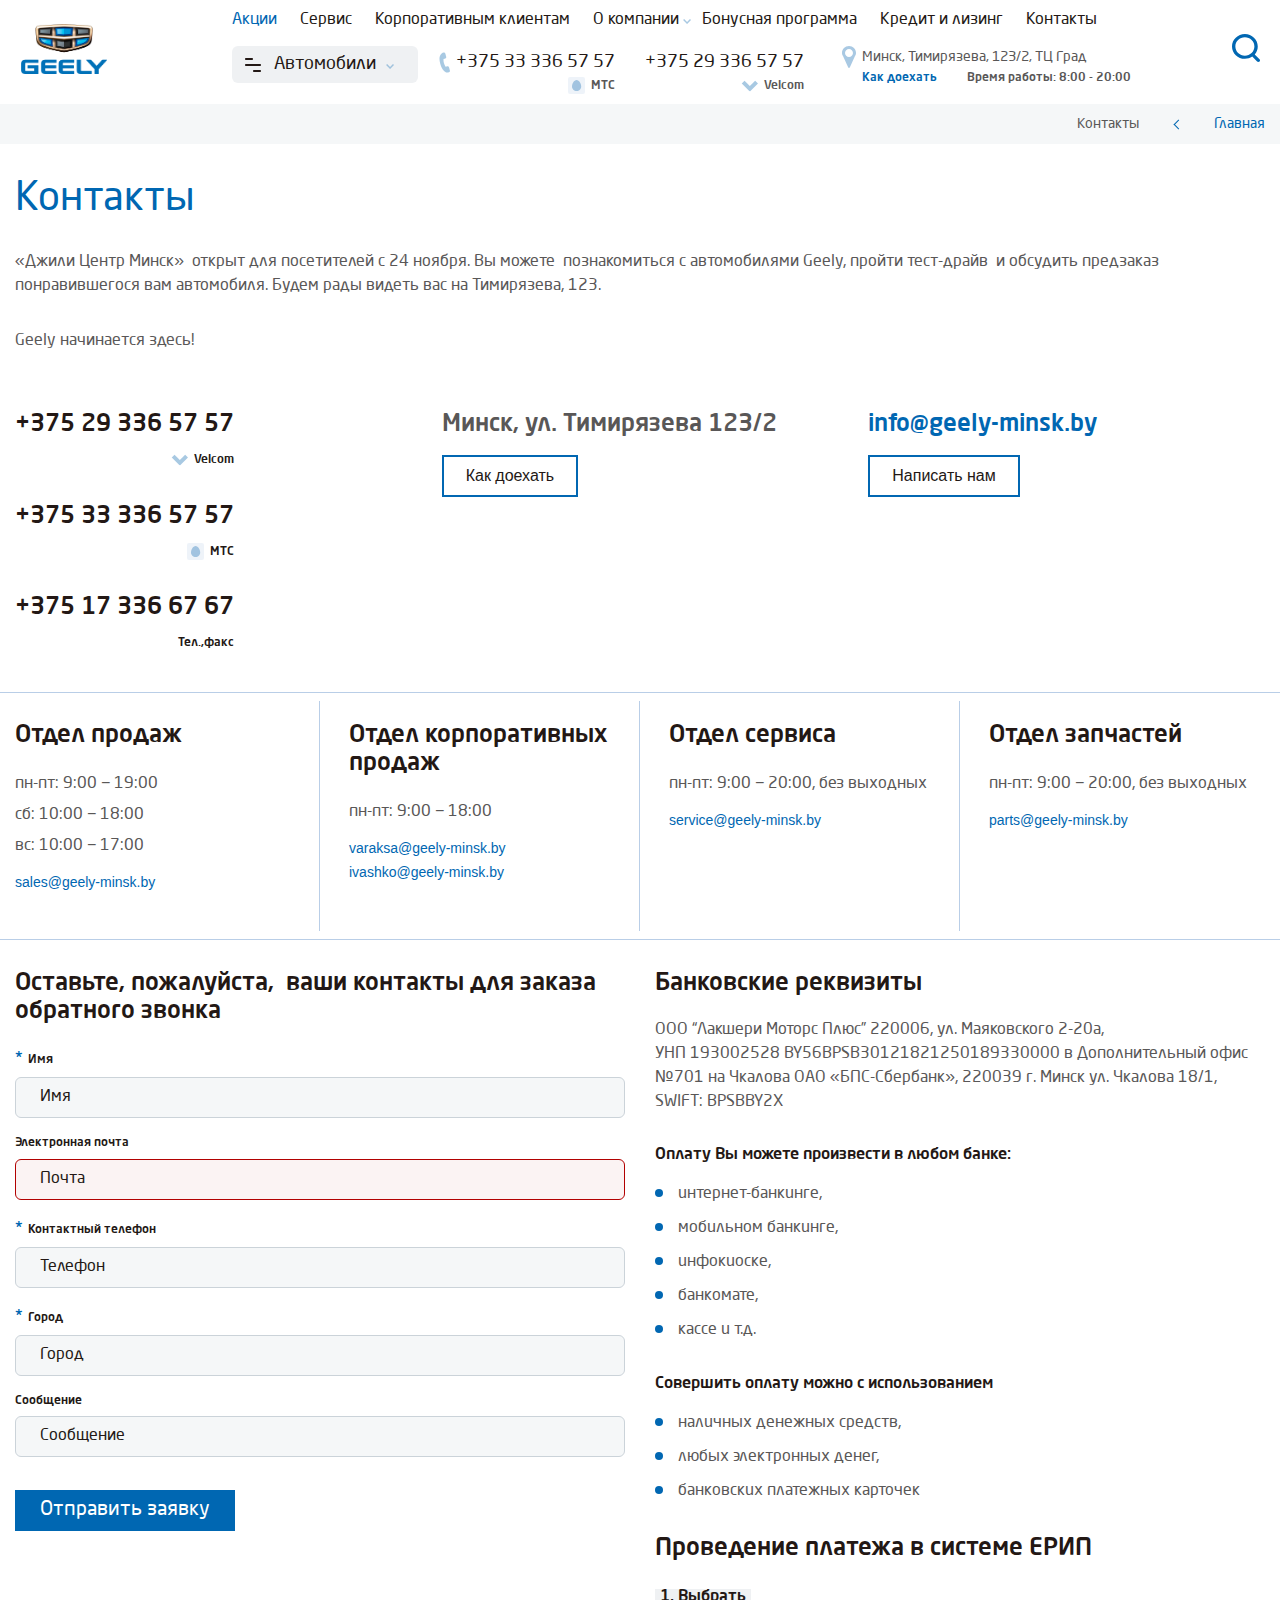
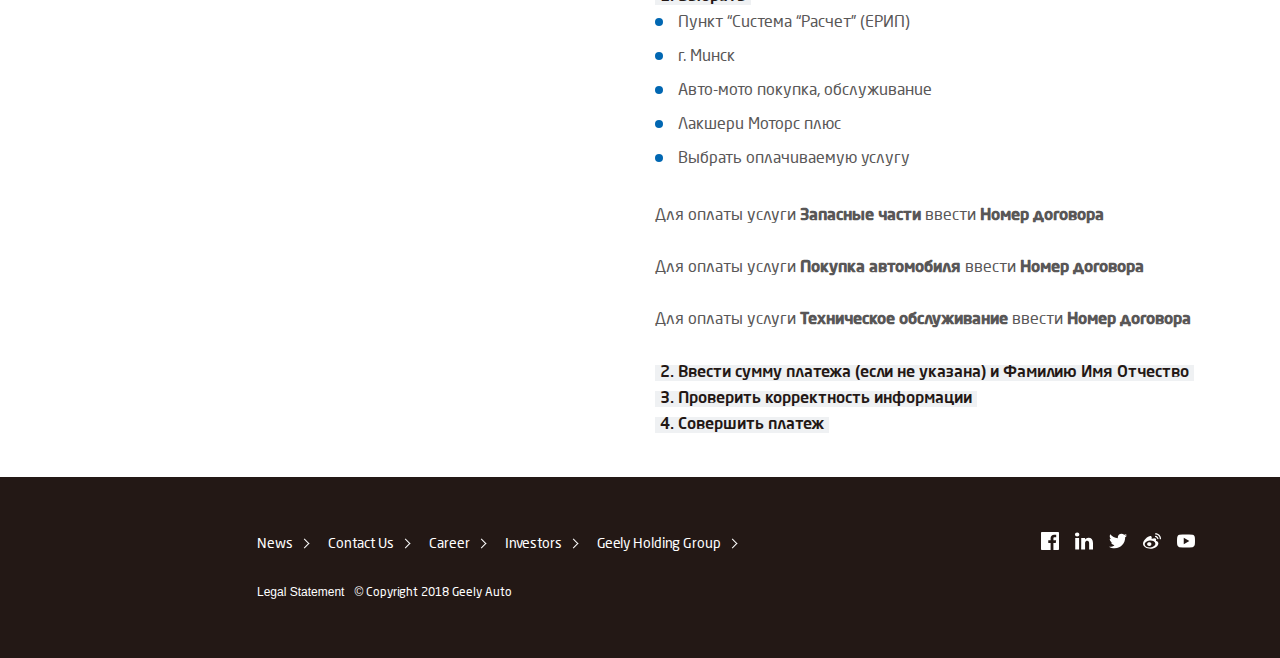
==== contact.html @ 7ed314cf "contacts-full" ====
<!DOCTYPE html>
<html lang="ru-RU">
  <head>
    <meta charset="utf-8">
    <title></title>
    <meta name="description" content="">
    <meta http-equiv="X-UA-Compatible" content="IE=edge">
    <meta name="viewport" content="width=device-width, initial-scale=1, maximum-scale=1">
    <meta name="theme-color" content="#000">
    <meta name="msapplication-navbutton-color" content="#000">
    <meta name="apple-mobile-web-app-status-bar-style" content="#000"><style>body { opacity: 0; overflow-x: hidden; } html { background-color: #fff; }</style>
<!--[if lt IE 9]>
    <script src="http://cdnjs.cloudflare.com/ajax/libs/html5shiv/3.7.2/html5shiv.min.js"></script><![endif]-->
  </head>
  <body class="nwmarkup">
    <header class="nwmarkup header">
        <div class="nwmarkup header__container">
            <div class="header__wraper">
                <span class="nwmarkup burger"><span></span></span>
                <div class="logo-wrapper">
                    <div class="nwmarkup logo"></div>
                </div>
                <div class="header__inner">
                    <nav class="top-nav">
                        <ul class="top-nav__list">
                            <li class="top-nav__item">
                                <a href="#" class="top-nav__link active">Акции</a>
                            </li>
                            <li class="top-nav__item">
                                <a href="#" class="top-nav__link">Сервис</a>
                            </li>
                            <li class="top-nav__item">
                                <a href="#" class="top-nav__link">Корпоративным клиентам</a>
                            </li>
                            <li class="top-nav__item top-nav__item--sub">
                                <a href="#" class="top-nav__link">О компании</a>
                                <div class="top-nav-submenu">
                                    <div class="top-nav-submenu__item">
                                        <a href="#" class="top-nav-submenu__link active">Новости</a>
                                    </div>
                                    <div class="top-nav-submenu__item">
                                        <a href="#" class="top-nav-submenu__link">О Geely</a>
                                    </div>
                                    <div class="top-nav-submenu__item">
                                        <a href="#" class="top-nav-submenu__link">О Geely Center Minsk</a>
                                    </div>
                                    <div class="top-nav-submenu__item">
                                        <a href="#" class="top-nav-submenu__link">Вакансии</a>
                                    </div>
                                </div>
                            </li>
                            <li class="top-nav__item">
                                <a href="#" class="top-nav__link">Бонусная программа</a>
                            </li>
                            <li class="top-nav__item">
                                <a href="#" class="top-nav__link">Кредит и лизинг</a>
                            </li>
                            <li class="top-nav__item">
                                <a href="#" class="top-nav__link">Контакты</a>
                            </li>
                        </ul>
                    </nav>
                    <div class="header__info" id="navigation">
                        <a href="#" class="top-cars" id="cars">
                            <span class="top-cars__txt">Автомобили</span>
                        </a>
                        <div class="header-phones">
                            <div class="header-phones__item">
                                <a href="tel:+375333365757" class="header-phones__link">
                                    +375 33 336 57 57
                                </a>
                                <span class="header-phones__operator">
                                    <i class="operator-icon">
                                        <img src="img/logo_mts.svg" alt="">
                                    </i>
                                    МТС
                                </span>
                            </div>
                            <div class="header-phones__item">
                                <a href="tel:+375293365757" class="header-phones__link">
                                    +375 29 336 57 57
                                </a>
                                <span class="header-phones__operator">
                                    <i class="operator-icon">
                                        <img src="img/logo_velcom.svg" alt="">
                                    </i>
                                    Velcom
                                </span>
                            </div>
                        </div> 
                        <div class="header-address">
                            Минск, Тимирязева, 123/2, ТЦ Град
                            <div class="header-address__info">
                                <a href="#" class="header-address__link">Как доехать</a>
                                Время работы: 8:00 - 20:00
                            </div>
                        </div>                
                    </div>
                </div>
                <div class="nwmarkup search" id="search"></div>
            </div>
        </div>
        <div class="nwmarkup search-down">
            <div class="nwmarkup search-down__bg"></div>
            <div class="nwmarkup search-down__block">
                <div class="search-down__wrapper">
                    <span class="nwmarkup search-down__cross"></span>
                    <form class="nwmarkup search-down__form">
                        <input class="nwmarkup search-down__form__input" type="text" placeholder="Keyword">
                        <button class="nwmarkup search-down__form__btn"></button>
                    </form>
                </div>
            </div>
        </div>
        <div class="nwmarkup mobile-navigation">
            <div class="nwmarkup mobile-nav__wrap">
                <div class="mobile-navigation__list">
                    <ul>
                        <li>
                            <a class="mobile-nav__item active" href="#">Акции</a>
                        </li>
                        <li>
                            <a class="mobile-nav__item" href="#">Сервис</a>
                        </li>
                        <li>
                            <a class="mobile-nav__item" href="#">Корпоративным клиентам</a>
                        </li>
                        <li class="mobile-sub">
                            <a class="mobile-nav__item mobile-sub--link" href="#">О компании</a>
                            <div class="mobile-submenu">
                                <a href="#" class="mobile-sub__item">Новости</a>
                                <a href="#" class="mobile-sub__item">О Geely</a>
                                <a href="#" class="mobile-sub__item">О Geely Center Minsk</a>
                                <a href="#" class="mobile-sub__item">Вакансии</a>
                            </div>
                        </li>
                        <li>
                            <a class="mobile-nav__item" href="#">Бонусная программа</a>
                        </li>
                        <li>
                            <a class="mobile-nav__item" href="#">Кредит и лизинг</a>
                        </li>
                        <li>
                            <a class="mobile-nav__item" href="#">Контакты</a>
                        </li>
                        <li class="mobile-sub">
                            <a class="mobile-nav__item mobile-sub--link" href="#">Автомобили</a>
                            <div class="mobile-submenu">
                                <a href="#" class="mobile-sub__item">Emgrand GT</a>
                                <a href="#" class="mobile-sub__item">Emgrand GT</a>
                                <a href="#" class="mobile-sub__item">Emgrand GT</a>
                                <a href="#" class="mobile-sub__item">Emgrand GT</a>
                            </div>
                        </li>
                    </ul>
                    <div class="header-phones">
                        <div class="header-phones__item">
                            <a href="tel:+375333365757" class="header-phones__link">
                                +375 33 336 57 57
                            </a>
                            <span class="header-phones__operator">
                                <i class="operator-icon">
                                    <img src="img/logo_mts.svg" alt="">
                                </i>
                                МТС
                            </span>
                        </div>
                        <div class="header-phones__item">
                            <a href="tel:+375293365757" class="header-phones__link">
                                +375 29 336 57 57
                            </a>
                            <span class="header-phones__operator">
                                <i class="operator-icon">
                                    <img src="img/logo_velcom.svg" alt="">
                                </i>
                                Velcom
                            </span>
                        </div>
                    </div>
                    <div class="header-address">
                        Минск, Тимирязева, 123/2, ТЦ Град
                        <div class="header-address__info">
                            <a href="#" class="header-address__link">Как доехать</a>
                            Время работы: 8:00 - 20:00
                        </div>
                    </div>
                </div>
            </div>
        </div>
        <div class="nwmarkup drop-down" id="dropDownCars">
            <div class="nwmarkup drop-down__overlay"></div>
            <div class="nwmarkup drop-down__wrap">
              <div class="nwmarkup drop-down__container">
                <div class="nwmarkup drop-down__sidebar">
                  <div class="nwmarkup drop-down__sidebar__title">
                      Автомобили Geely
                  </div>
                  <ul class="nwmarkup drop-down__sidebar__list">
                    <li class="nwmarkup drop-down__sidebar__item active">
                        <a class="nwmarkup drop-down__sidebar__link" href="javascript:void(0)" id="allLink" data-box="all">Все</a>
                    </li>
                    <li class="nwmarkup drop-down__sidebar__item">
                        <a class="nwmarkup drop-down__sidebar__link" href="javascript:void(0)" id="sedanLink" data-box="suv-crossovers">SUV / Crossovers</a></li>
                    <li class="nwmarkup drop-down__sidebar__item">
                        <a class="nwmarkup drop-down__sidebar__link" href="javascript:void(0)" id="crossoversLink" data-box="sedan">Седаны</a>
                    </li>
                  </ul>
                  <a href="#" class="trade-in">Заявка на Trade in</a>
                </div>
                <div class="nwmarkup drop-down__content"><span class="nwmarkup drop-down__cross">Закрыть</span>
                  <div class="nwmarkup drop-down__row">
                    <div class="nwmarkup drop-down__row__box" id="allBox" data-box="all">
                        <div class="nwmarkup drop-down__row__title">Все</div>
                        <div class="row">
                            <div class="col-4 col-xs-6">
                                <a class="nwmarkup drop-down__row__item" href="#">
                                    <img src="http://global.geely.com/wp-content/uploads/2017/10/Emgrand-GT.png" alt="">
                                    <span>Emgrand GT</span>
                                </a>
                            </div>
                            <div class="col-4 col-xs-6">
                                <a class="nwmarkup drop-down__row__item" href="#">
                                    <img src="http://global.geely.com/wp-content/uploads/2017/10/Emgrand-GT.png" alt="">
                                    <span>Emgrand GT</span>
                                </a>
                            </div>
                        </div>
                    </div>
                    <div class="nwmarkup drop-down__row__box" id="sedanBox" data-box="suv-crossovers">
                        <div class="nwmarkup drop-down__row__title">SUV / Crossovers</div>
                        <div class="row">
                            <div class="col-4 col-xs-6">
                                <a class="nwmarkup drop-down__row__item" href="#">
                                    <img src="http://global.geely.com/wp-content/uploads/2017/10/Emgrand-GT.png" alt="">
                                    <span>Emgrand GT</span>
                                </a>
                            </div>
                            <div class="col-4 col-xs-6">
                                <a class="nwmarkup drop-down__row__item" href="#">
                                    <img src="http://global.geely.com/wp-content/uploads/2017/10/Emgrand-GT.png" alt="">
                                    <span>Emgrand GT</span>
                                </a>
                            </div>
                        </div>
                    </div>
                    <div class="nwmarkup drop-down__row__box" id="crossoversBox" data-box="sedan">
                        <div class="nwmarkup drop-down__row__title">Sedan</div>
                        <div class="row">
                            <div class="col-4 col-xs-6">
                                <a class="nwmarkup drop-down__row__item" href="#">
                                    <img src="http://global.geely.com/wp-content/uploads/2017/10/Emgrand-GT.png" alt="">
                                    <span>Emgrand GT</span>
                                </a>
                            </div>
                            <div class="col-4 col-xs-6">
                                <a class="nwmarkup drop-down__row__item" href="#">
                                    <img src="http://global.geely.com/wp-content/uploads/2017/10/Emgrand-GT.png" alt="">
                                    <span>Emgrand GT</span>
                                </a>
                            </div>
                            <div class="col-4 col-xs-6">
                                <a class="nwmarkup drop-down__row__item" href="#">
                                    <img src="http://global.geely.com/wp-content/uploads/2017/10/Emgrand-GT.png" alt="">
                                    <span>Emgrand GT</span>
                                </a>
                            </div>
                        </div>
                    </div>
                  </div>
                </div>
              </div>
            </div>
        </div>
        <div class="nwmarkup breadcrumbs">
            <div class="nwmarkup breadcrumbs__container">
            <span class="nwmarkup breadcrumbs__link nwmarkup breadcrumbs__link-inactive">Контакты</span>
            <span class="nwmarkup breadcrumbs__sep"></span>
            <a class="nwmarkup breadcrumbs__link" href="javascript:void(0)">Главная</a>
        </div>
    </header>
    <div class="new-markup">
      <section class="nwmarkup">
        <div class="nwmarkup text-s__container text-s">
            <h1>Контакты</h1>
            <p>
                 «Джили Центр Минск»&nbsp; открыт для посетителей с 24 ноября. Вы можете&nbsp; познакомиться с автомобилями Geely, пройти тест-драйв &nbsp;и обсудить предзаказ понравившегося вам автомобиля. Будем рады видеть вас на Тимирязева, 123.&nbsp;
            </p>
            <p>
                 Geely начинается здесь!
            </p>
            <div class="row contacts-top">
                <div class="col-md-4 contact-phone">
                    <a href="tel:+375293365757" class="contact-phone__item">
                        +375 29 336 57 57
                        <span class="header-phones__operator">
                            <i class="operator-icon">
                                <img src="img/logo_velcom.svg" alt="">
                            </i>
                            Velcom
                        </span>
                    </a>
                    <a href="tel:+375333365757" class="contact-phone__item">
                        +375 33 336 57 57
                        <span class="header-phones__operator">
                            <i class="operator-icon">
                                <img src="img/logo_mts.svg" alt="">
                            </i>
                            МТС
                        </span>
                    </a>
                    <a href="tel:+375173366767" class="contact-phone__item">
                        +375 17 336 67 67
                        <span class="header-phones__operator">
                            Тел.,факс
                        </span>
                    </a>
                </div>
                <div class="col-md-4 contact-address-wrap">
                    <div class="contact-address">
                        Минск, ул. Тимирязева 123/2
                    </div>
                    <a href="#" class="btn">Как доехать</a>
                </div>
                <div class="col-md-4">
                    <a href="mailto:info@geely-minsk.by" class="contact-mail">info@geely-minsk.by</a>
                    <a href="#contacts-form" class="btn">Написать нам</a>
                </div>
            </div>
            <div class="row contacts-info">
                <div class="col-lg-3 contacts-info__item">
                    <h3>Отдел продаж</h3>
                    <div class="contacts-info-time">
                        <div class="contacts-info-time__item">пн-пт: 9:00 − 19:00</div>
                        <div class="contacts-info-time__item">сб: 10:00 − 18:00</div>
                        <div class="contacts-info-time__item">вс: 10:00 − 17:00</div>
                    </div>
                    <a href="mailto:sales@geely-minsk.by" class="contacts-info__mail">sales@geely-minsk.by</a>
                </div>
                <div class="col-lg-3 contacts-info__item">
                    <h3>Отдел корпоративных продаж</h3>
                    <div class="contacts-info-time">
                        <div class="contacts-info-time__item">пн-пт: 9:00 − 18:00</div>
                    </div>
                    <a href="mailto:varaksa@geely-minsk.by" class="contacts-info__mail">varaksa@geely-minsk.by</a>
                    <a href="mailto:ivashko@geely-minsk.by" class="contacts-info__mail">ivashko@geely-minsk.by</a>
                </div>
                <div class="col-lg-3 contacts-info__item">
                    <h3>Отдел сервиса</h3>
                    <div class="contacts-info-time">
                        <div class="contacts-info-time__item">пн-пт: 9:00 − 20:00, без выходных</div>
                    </div>
                    <a href="mailto:service@geely-minsk.by" class="contacts-info__mail">service@geely-minsk.by</a>
                </div>
                <div class="col-lg-3 contacts-info__item">
                    <h3>Отдел запчастей</h3>
                    <div class="contacts-info-time">
                        <div class="contacts-info-time__item">пн-пт: 9:00 − 20:00, без выходных</div>
                    </div>
                    <a href="mailto:parts@geely-minsk.by" class="contacts-info__mail">parts@geely-minsk.by</a>
                </div>
            </div>
            <div class="row contacts-form-wrap">
                <div class="col-md-6 contacts-form" id="contacts-form">
                    <h3>
                        Оставьте, пожалуйста,  ваши контакты для заказа обратного звонка
                    </h3>
                    <form action="#" method="post">
                        <div class="contacts-form__item">
                            <div class="contacts-form__label contacts-form__label--required">Имя</div>
                            <input type="text" placeholder="Имя">
                        </div>
                        <div class="contacts-form__item contacts-form__item--error">
                            <div class="contacts-form__label">Электронная почта</div>
                            <input type="text" placeholder="Почта">
                        </div>
                        <div class="contacts-form__item">
                            <div class="contacts-form__label contacts-form__label--required">Контактный телефон</div>
                            <input type="text" placeholder="Телефон">
                        </div>
                        <div class="contacts-form__item">
                            <div class="contacts-form__label contacts-form__label--required">Город</div>
                            <input type="text" placeholder="Город">
                        </div>
                        <div class="contacts-form__item">
                            <div class="contacts-form__label">Сообщение</div>
                            <input type="text" placeholder="Сообщение">
                        </div>
                        <input type="submit" value="Отправить заявку">
                    </form>
                </div>
                <div class="col-md-6 contacts-txt">
                    <h3>Банковские реквизиты</h3>
                    <p>
                        ООО “Лакшери Моторс Плюс” 220006, ул. Маяковского 2-20а, УНП 193002528 BY56BPSB30121821250189330000 в Дополнительный офис №701 на Чкалова ОАО «БПС-Сбербанк», 220039 г. Минск ул. Чкалова 18/1, SWIFT: BPSBBY2X
                    </p>
                    <h6>
                        Оплату Вы можете произвести в любом банке:
                    </h6>
                    <ul>
                        <li>интернет-банкинге,</li>
                        <li>мобильном банкинге,</li>
                        <li>инфокиоске,</li>
                        <li>банкомате,</li>
                        <li>кассе и т.д.</li>
                    </ul>
                    <h6>
                        Совершить оплату можно с использованием
                    </h6>
                    <ul>
                        <li>наличных денежных средств,</li>
                        <li>любых электронных денег,</li>
                        <li>банковских платежных карточек</li>
                    </ul>
                    <h3>
                       Проведение платежа в системе ЕРИП 
                    </h3>
                    <div class="hightlighted">
                        <h6>1. Выбрать</h6>
                    </div>
                    <ul>
                        <li>Пункт “Система “Расчет” (ЕРИП)</li>
                        <li>г. Минск</li>
                        <li>Авто-мото покупка, обслуживание</li>
                        <li>Лакшери Моторс плюс</li>
                        <li>Выбрать оплачиваемую услугу</li>
                    </ul>
                    Для оплаты услуги <strong>Запасные части</strong> ввести <strong>Номер договора</strong><br><br>
                    Для оплаты услуги <strong>Покупка автомобиля</strong> ввести <strong>Номер договора</strong><br><br>
                    Для оплаты услуги <strong>Техническое обслуживание</strong> ввести <strong>Номер договора</strong><br><br>
                    <div class="hightlighted">
                        <h6>2. Ввести сумму платежа (если не указана) и Фамилию Имя Отчество</h6>
                    </div>
                    <div class="hightlighted">
                        <h6>3. Проверить корректность информации</h6>
                    </div>
                    <div class="hightlighted">
                        <h6>4. Совершить платеж</h6>
                    </div>
                </div>
            </div>
        </div>
      </section>
    </div>
    <div class="sticky-footer"></div>
    <footer class="nwmarkup footer">
      <div class="nwmarkup footer__container">
        <div class="nwmarkup footer__line">
          <div class="nwmarkup logo-footer"><img src="http://global.geely.com/wp-content/themes/geely-global/img/logo.png" alt=""></div>
          <div class="nwmarkup footer-content">
            <div class="nwmarkup footer-content__upper">
              <ul>
                <li><a href="#">News</a></li>
                <li><a href="#">Contact Us</a></li>
                <li><a href="#">Career</a></li>
                <li><a href="#">Investors</a></li>
                <li><a href="#">Geely Holding Group</a></li>
              </ul>
              <div class="nwmarkup footer-content__socials"><a class="nwmarkup footer__fb" href="#">
                  <svg x="0px" y="0px" width="100%" height="100%" viewbox="0 0 60.734 60.733" style="enable-background:new 0 0 60.734 60.733;" xml:space="preserve">
                    <path d="M57.378,0.001H3.352C1.502,0.001,0,1.5,0,3.353v54.026c0,1.853,1.502,3.354,3.352,3.354h29.086V37.214h-7.914v-9.167h7.914                v-6.76c0-7.843,4.789-12.116,11.787-12.116c3.355,0,6.232,0.251,7.071,0.36v8.198l-4.854,0.002c-3.805,0-4.539,1.809-4.539,4.462                v5.851h9.078l-1.187,9.166h-7.892v23.52h15.475c1.852,0,3.355-1.503,3.355-3.351V3.351C60.731,1.5,59.23,0.001,57.378,0.001z"></path>
                  </svg></a><a class="nwmarkup footer__in" href="#">
                  <svg x="0px" y="0px" width="100%" height="100%" viewbox="0 0 430.117 430.117" style="enable-background:new 0 0 430.117 430.117;" xml:space="preserve">
                    <path id="LinkedIn" d="M430.117,261.543V420.56h-92.188V272.193c0-37.271-13.334-62.707-46.703-62.707                c-25.473,0-40.632,17.142-47.301,33.724c-2.432,5.928-3.058,14.179-3.058,22.477V420.56h-92.219c0,0,1.242-251.285,0-277.32h92.21                v39.309c-0.187,0.294-0.43,0.611-0.606,0.896h0.606v-0.896c12.251-18.869,34.13-45.824,83.102-45.824                C384.633,136.724,430.117,176.361,430.117,261.543z M52.183,9.558C20.635,9.558,0,30.251,0,57.463                c0,26.619,20.038,47.94,50.959,47.94h0.616c32.159,0,52.159-21.317,52.159-47.94C103.128,30.251,83.734,9.558,52.183,9.558z                M5.477,420.56h92.184v-277.32H5.477V420.56z"></path>
                  </svg></a><a class="nwmarkup footer__tw" href="#">
                  <svg x="0px" width="100%" height="100%" y="0px" viewbox="0 0 512 512" style="enable-background:new 0 0 512 512;" xml:space="preserve">
                    <path d="M512,97.248c-19.04,8.352-39.328,13.888-60.48,16.576c21.76-12.992,38.368-33.408,46.176-58.016                c-20.288,12.096-42.688,20.64-66.56,25.408C411.872,60.704,384.416,48,354.464,48c-58.112,0-104.896,47.168-104.896,104.992                c0,8.32,0.704,16.32,2.432,23.936c-87.264-4.256-164.48-46.08-216.352-109.792c-9.056,15.712-14.368,33.696-14.368,53.056                c0,36.352,18.72,68.576,46.624,87.232c-16.864-0.32-33.408-5.216-47.424-12.928c0,0.32,0,0.736,0,1.152                c0,51.008,36.384,93.376,84.096,103.136c-8.544,2.336-17.856,3.456-27.52,3.456c-6.72,0-13.504-0.384-19.872-1.792                c13.6,41.568,52.192,72.128,98.08,73.12c-35.712,27.936-81.056,44.768-130.144,44.768c-8.608,0-16.864-0.384-25.12-1.44                C46.496,446.88,101.6,464,161.024,464c193.152,0,298.752-160,298.752-298.688c0-4.64-0.16-9.12-0.384-13.568                C480.224,136.96,497.728,118.496,512,97.248z"></path>
                  </svg></a><a class="nwmarkup footer__weibo" href="#">
                  <svg width="100%" height="100%" x="0px" y="0px" viewbox="0 0 99.5 99.5" style="enable-background:new 0 0 99.5 99.5;" xml:space="preserve">
                    <path d="M73.189,50.091c-1.373-0.417-2.314-0.705-1.596-2.539c1.555-3.985,1.718-7.422,0.031-9.874                c-3.164-4.6-11.818-4.353-21.735-0.123c0-0.005-3.116,1.387-2.32-1.129c1.526-4.994,1.294-9.174-1.078-11.589                c-5.38-5.481-19.691,0.208-31.967,12.696C5.334,46.889,0,56.806,0,65.38c0,16.399,20.66,27.37,40.874,27.37                C67.371,92.75,85,76.08,85,63.639C85,56.12,78.779,51.854,73.189,50.091z M40.929,85.397c-16.13,1.598-30.051-5.729-31.1-16.38                c-1.047-10.646,11.182-20.578,27.31-22.181c16.131-1.606,30.055,5.727,31.1,16.373C69.283,73.86,57.062,83.793,40.929,85.397z                M99.5,36.737C99.492,20.175,86.065,6.75,69.5,6.75c-1.934,0-3.5,1.567-3.5,3.5c0,1.934,1.566,3.5,3.5,3.5                c12.703,0,23,10.298,23,23c0,1.934,1.568,3.5,3.5,3.5c1.934,0,3.5-1.566,3.5-3.5C99.5,36.75,99.5,36.742,99.5,36.737z                M85.593,36.223c-1.599-7.809-7.755-13.964-15.565-15.564c-1.891-0.389-3.742,0.83-4.13,2.723c-0.39,1.893,0.829,3.742,2.72,4.133                c5.078,1.04,9.08,5.039,10.119,10.117c0.391,1.893,2.24,3.111,4.133,2.723C84.762,39.964,85.98,38.115,85.593,36.223z                M32.656,57.264c-6.498,1.306-10.882,6.755-9.794,12.169c1.087,5.415,7.237,8.745,13.735,7.438                c6.496-1.306,10.882-6.753,9.793-12.169C45.304,59.289,39.152,55.958,32.656,57.264z"></path>
                  </svg></a><a class="nwmarkup footer__yt" href="#">
                  <svg width="100%" height="100%" x="0px" y="0px" viewbox="0 0 508.492 508.492" style="enable-background:new 0 0 508.492 508.492;" xml:space="preserve">
                    <path d="M504.15,158.24c-2.829-33.848-23.011-76.532-64.487-78.058c-115.815-7.787-253.02-9.916-370.933,0                c-36.582,4.1-61.658,48.659-64.391,82.507c-5.784,71.097-5.784,111.557,0,182.654c2.765,33.848,27.206,78.662,64.455,83.365                c119.311,7.787,255.849,8.899,370.933,0c36.105-6.261,61.69-49.517,64.455-83.365C509.934,274.214,509.934,229.337,504.15,158.24z                M190.647,344.199V161.926l158.912,91.152L190.647,344.199z"></path>
                  </svg></a></div>
            </div>
            <div class="nwmarkup footer__copyright"><a href="#">Legal Statement</a><span>© Copyright 2018 Geely Auto</span></div>
          </div>
        </div>
      </div>
    </footer>
    <link rel="stylesheet" href="css/main.css">
    <link rel="stylesheet" href="css/new-style.css">
    <script src="libs/jquery/jquery-3.2.1.min.js"></script>
    <script src="libs/slick/slick.min.js"></script>
    <script src="libs/lightbox/js/lightbox.js"></script>
    <script src="js/common.js"></script>
    <script src="js/common-new.js"></script>
  </body>
</html>
---- css/main.css ----
@import url(../libs/bootstrap-grid/bootstrap-grid.min.css);
@import url(../libs/slick/slick.css);
@import url(../libs//lightbox/css/lightbox.css);
@font-face {
  font-family: "NeoSansCyrLight";
  font-weight: normal;
  font-style: normal;
  src: url("../fonts/NeoSansCyrLight/NeoSansCyrLight.woff");
  src: url("../fonts/NeoSansCyrLight/NeoSansCyrLight.woff") format("woff"), url("../fonts/NeoSansCyrLight/NeoSansCyrLight.woff2") format("woff2"); }

@font-face {
  font-family: "NeoSansCyrRegular";
  font-weight: normal;
  font-style: normal;
  src: url("../fonts/NeoSansCyrRegular/NeoSansCyrRegular.woff");
  src: url("../fonts/NeoSansCyrRegular/NeoSansCyrRegular.woff") format("woff"), url("../fonts/NeoSansCyrRegular/NeoSansCyrRegular.woff2") format("woff2"); }

@font-face {
  font-family: "ArialRegular";
  font-weight: normal;
  font-style: normal;
  src: url("../fonts/ArialRegular/ArialRegular.woff");
  src: url("../fonts/ArialRegular/ArialRegular.woff") format("woff"), url("../fonts/ArialRegular/ArialRegular.woff2") format("woff2"); }

html {
  margin: 0;
  padding: 0;
  border: 0;
  outline: 0;
  font-size: 100%;
  vertical-align: baseline;
  background: transparent; }

body {
  margin: 0;
  padding: 0;
  border: 0;
  outline: 0;
  font-size: 100%;
  vertical-align: baseline;
  background: transparent; }
  body div {
    margin: 0;
    padding: 0;
    border: 0;
    outline: 0;
    font-size: 100%;
    vertical-align: baseline;
    background: transparent; }

span, object, iframe, h1, h2, h3, h4, h5, h6, p, blockquote, pre, a, abbr, address, cite, code, del, dfn, em, img, ins, kbd, q, samp, small, strong, sub, sup, var, b, i, dl, dt, dd, ol, ul, li, fieldset, form, label, legend, table, caption, tbody, tfoot, thead, tr, th, td, article, aside, figure, footer, header, hgroup, menu, nav, section, time, mark, audio, video {
  margin: 0;
  padding: 0;
  border: 0;
  outline: 0;
  font-size: 100%;
  vertical-align: baseline;
  background: transparent; }

article, aside, figure, footer, header, hgroup, nav, section {
  display: block; }

header, section, footer {
  clear: both; }

ul {
  list-style: outside disc;
  margin: 15px 0 15px 30px; }

ol {
  list-style: outside decimal;
  margin: 15px 0 15px 30px; }

table {
  border-collapse: collapse;
  border-spacing: 0; }

td {
  vertical-align: top; }
  td img {
    vertical-align: top; }

button, input, select, textarea {
  margin: 0;
  outline: none; }

input::-moz-focus-inner, button::-moz-focus-inner {
  padding: 0;
  border: 0; }

input, select {
  vertical-align: middle; }

input[type=radio], input[type=checkbox] {
  margin: 1px 4px 4px 0; }

input[type=text], input[type=password] {
  border-radius: 0;
  -webkit-appearance: none; }

textarea {
  overflow: auto;
  resize: vertical;
  border-radius: 0;
  -webkit-appearance: none; }

button, input[type=submit] {
  width: auto;
  overflow: visible; }

.ie7 input[type=submit], .ie7 input[type=reset], .ie7 input[type=button] {
  -webkit-filter: chroma(color=#000000);
  filter: chroma(color=#000000); }

input[type=button], input[type=submit] {
  cursor: pointer;
  border-radius: 0;
  -webkit-appearance: none; }

button {
  cursor: pointer;
  border-radius: 0;
  -webkit-appearance: none; }

blockquote, q {
  quotes: none; }

blockquote:before, blockquote:after {
  content: '';
  content: none; }

q:before, q:after {
  content: '';
  content: none; }

del {
  text-decoration: line-through; }

abbr[title], dfn[title] {
  border-bottom: 1px dotted #000;
  cursor: help; }

small {
  font-size: 85%; }

strong {
  font-weight: bold; }

sub {
  font-size: 75%;
  line-height: 0;
  position: relative; }

sup {
  font-size: 75%;
  line-height: 0;
  position: relative;
  top: -0.5em; }

sub {
  bottom: -0.25em; }

hr {
  display: block;
  height: 1px;
  border: 0;
  border-top: 1px solid #ccc;
  margin: 1em 0;
  padding: 0;
  font-size: 0;
  line-height: 0; }

pre, code, kbd, samp {
  font-family: monospace, sans-serif; }

pre {
  white-space: pre;
  white-space: pre-wrap;
  white-space: pre-line;
  word-wrap: break-word; }

.ie7 img {
  -ms-interpolation-mode: bicubic; }

.clear {
  clear: both;
  height: 0;
  font-size: 0;
  line-height: 0; }

.center {
  text-align: center;
  margin-left: auto;
  margin-right: auto; }

* {
  padding: 0;
  margin: 0;
  -webkit-box-sizing: border-box;
  box-sizing: border-box; }

body input:focus:required:invalid,
body textarea:focus:required:invalid {
  color: #272727; }

body input:required:valid,
body textarea:required:valid {
  color: #272727; }

html, body {
  display: -webkit-flex;
  display: -moz-flex;
  display: -ms-flex;
  display: -o-flex;
  display: -webkit-box;
  display: -ms-flexbox;
  display: flex;
  -webkit-box-orient: vertical;
  -webkit-box-direction: normal;
  -ms-flex-direction: column;
  flex-direction: column;
  min-height: 100vh;
  width: 100%; }

body.nwmarkup {
  font-size: 16px;
  min-width: 320px;
  position: relative;
  line-height: 1.625;
  overflow-x: hidden;
  color: #595757;
  font-family: 'Helvetica', 'Arial', sans-serif;
  font-size: 14px;
  opacity: 1;
  background: #fff;
  padding: 100px 0 0 0; }

.sticky-footer {
  -webkit-box-flex: 1;
  -ms-flex-positive: 1;
  flex-grow: 1; }

.new-markup * {
  -webkit-box-sizing: border-box;
  box-sizing: border-box;
  font-family: "NeoSansCyrRegular", sans-serif; }

.new-markup h1 {
  font-size: 40px;
  font-weight: 400;
  line-height: 48px;
  margin: 28px 0 28px 0;
  font-family: "NeoSansCyrRegular", sans-serif;
  color: #0067b2; }
  .new-markup h1 a {
    color: #0067b2;
    font-size: inherit;
    font-family: inherit;
    text-decoration: none; }
    .new-markup h1 a:hover {
      color: #444;
      text-decoration: none; }

.new-markup h2 {
  font-size: 32px;
  color: #0067b2;
  font-family: "NeoSansCyrRegular", sans-serif;
  font-weight: normal;
  margin: 22px 0; }
  .new-markup h2 a {
    color: #0067b2;
    font-size: inherit;
    font-family: inherit;
    text-decoration: none; }
    .new-markup h2 a:hover {
      color: #444;
      text-decoration: none; }

.new-markup h3 {
  font-size: 24px;
  color: #0067b2;
  font-family: "NeoSansCyrRegular", sans-serif;
  font-weight: normal;
  line-height: 28px;
  margin: 20px 0; }
  .new-markup h3 a {
    color: #0067b2;
    font-size: inherit;
    font-family: inherit;
    text-decoration: none; }
    .new-markup h3 a:hover {
      color: #444;
      text-decoration: none; }

.new-markup h4 {
  font-size: 20px;
  color: #0067b2;
  font-family: "NeoSansCyrRegular", sans-serif;
  font-weight: normal;
  line-height: 24px;
  margin: 15px 0; }
  .new-markup h4 a {
    color: #0067b2;
    font-size: inherit;
    font-family: inherit;
    text-decoration: none; }
    .new-markup h4 a:hover {
      color: #444;
      text-decoration: none; }

.new-markup h5 {
  font-size: 18px;
  color: #0067b2;
  font-family: "NeoSansCyrRegular", sans-serif;
  font-weight: normal;
  line-height: 22px;
  margin: 15px 0; }
  .new-markup h5 a {
    color: #0067b2;
    font-size: inherit;
    font-family: inherit;
    text-decoration: none; }
    .new-markup h5 a:hover {
      color: #444;
      text-decoration: none; }

.new-markup h6 {
  font-size: 16px;
  color: #0067b2;
  font-family: "NeoSansCyrRegular", sans-serif;
  font-weight: normal;
  line-height: 20px;
  margin: 15px 0; }
  .new-markup h6 a {
    color: #0067b2;
    font-size: inherit;
    font-family: inherit;
    text-decoration: none; }
    .new-markup h6 a:hover {
      color: #444;
      text-decoration: none; }

.new-markup strong {
  font-size: 14px;
  color: #595757;
  font-family: 'Helvetica', 'Arial', sans-serif;
  font-weight: 700; }

.new-markup p {
  color: #595757;
  font-family: 'Helvetica', 'Arial', sans-serif;
  font-size: 14px;
  line-height: 24px;
  margin-bottom: 15px; }
  .new-markup p a {
    text-decoration: none;
    font-size: inherit;
    color: #0067b2; }
    .new-markup p a:hover {
      text-decoration: underline;
      color: #444; }

.new-markup small {
  color: #595757;
  font-family: 'Helvetica', 'Arial', sans-serif;
  font-size: 13px;
  line-height: 22px;
  margin-bottom: 15px; }
  .new-markup small a {
    text-decoration: none;
    font-size: inherit;
    color: #0067b2; }
    .new-markup small a:hover {
      text-decoration: underline;
      color: #444; }

.new-markup a {
  font-size: 14px;
  font-family: 'Helvetica', 'Arial', sans-serif;
  color: #0067b2;
  text-decoration: none; }
  .new-markup a:hover {
    color: #444444;
    text-decoration: underline; }

.new-markup sup {
  font-size: 10px;
  line-height: 1;
  color: #595757;
  font-family: 'Helvetica', 'Arial', sans-serif; }

.new-markup ul {
  margin: 0 0 15px 0;
  padding: 0 0 0 16px; }
  .new-markup ul li {
    font-size: 14px;
    color: #595757; }
    .new-markup ul li a {
      display: block;
      font-size: inherit;
      color: #0067b2;
      text-decoration: none; }
      .new-markup ul li a:hover {
        color: #444; }

.new-markup ol {
  list-style: decimal;
  margin: 0 0 15px 0; }
  .new-markup ol li {
    font-size: 14px;
    color: #595757; }
    .new-markup ol li a {
      display: inline-block;
      font-size: inherit;
      color: #0067b2;
      text-decoration: none; }
      .new-markup ol li a:hover {
        color: #444; }
    .new-markup ol li span {
      font-size: inherit;
      color: #0067b2;
      cursor: pointer; }
      .new-markup ol li span:hover {
        color: #444; }

.new-markup img {
  max-width: 100%;
  height: auto; }

.new-markup .nwmarkup.container {
  position: relative;
  width: 100%;
  max-width: 1280px;
  margin: 0 auto;
  padding: 0 15px; }

.new-markup select {
  width: 100%;
  padding: 5px 12px;
  font-family: "NeoSansCyrRegular", sans-serif;
  height: 50px;
  outline: 0;
  border: 2px solid #cbd3d9;
  background: #f5f7f8 url(https://in.livehtml.io/849/geely/html/img/angle-down-blue.svg) right 15px center no-repeat;
  background-size: 12px;
  color: #b3b2b2;
  -webkit-box-sizing: border-box;
  box-sizing: border-box;
  -webkit-appearance: none;
  -moz-appearance: none;
  appearance: none;
  margin-bottom: 30px; }

.new-markup input[type="text"],
.new-markup input[type="number"],
.new-markup input[type="email"] {
  width: 100%;
  padding: 5px 12px;
  font-family: "NeoSansCyrRegular", sans-serif;
  font-size: 14px;
  margin-bottom: 30px;
  height: 50px;
  color: #000000;
  outline: 0;
  background: #f5f7f8;
  border: 2px solid #cbd3d9;
  -webkit-box-sizing: border-box;
  box-sizing: border-box; }
  .new-markup input[type="text"]::-webkit-input-placeholder,
  .new-markup input[type="number"]::-webkit-input-placeholder,
  .new-markup input[type="email"]::-webkit-input-placeholder {
    color: #757586;
    font-size: 14px;
    font-family: "NeoSansCyrRegular", sans-serif; }
  .new-markup input[type="text"]:-moz-placeholder,
  .new-markup input[type="number"]:-moz-placeholder,
  .new-markup input[type="email"]:-moz-placeholder {
    color: #757586;
    font-size: 14px;
    font-family: "NeoSansCyrRegular", sans-serif; }
  .new-markup input[type="text"]::-moz-placeholder,
  .new-markup input[type="number"]::-moz-placeholder,
  .new-markup input[type="email"]::-moz-placeholder {
    color: #757586;
    font-size: 14px;
    font-family: "NeoSansCyrRegular", sans-serif; }
  .new-markup input[type="text"]:-ms-input-placeholder,
  .new-markup input[type="number"]:-ms-input-placeholder,
  .new-markup input[type="email"]:-ms-input-placeholder {
    color: #757586;
    font-size: 14px;
    font-family: "NeoSansCyrRegular", sans-serif; }

.new-markup textarea {
  padding: 12px;
  border: 2px solid #cbd3d9;
  height: 160px;
  width: 100%;
  resize: none;
  color: #000;
  outline: 0;
  background: #f5f7f8;
  margin-bottom: 30px;
  border-radius: 0;
  -webkit-appearance: none;
  -moz-appearance: none;
  appearance: none;
  line-height: 1.5;
  font-family: "NeoSansCyrRegular", sans-serif;
  -webkit-box-sizing: border-box;
  box-sizing: border-box; }
  .new-markup textarea::-webkit-input-placeholder {
    color: #757586;
    font-size: 14px;
    font-family: "NeoSansCyrRegular", sans-serif; }
  .new-markup textarea:-moz-placeholder {
    color: #757586;
    font-size: 14px;
    font-family: "NeoSansCyrRegular", sans-serif; }
  .new-markup textarea::-moz-placeholder {
    color: #757586;
    font-size: 14px;
    font-family: "NeoSansCyrRegular", sans-serif; }
  .new-markup textarea:-ms-input-placeholder {
    color: #757586;
    font-size: 14px;
    font-family: "NeoSansCyrRegular", sans-serif; }

.new-markup button,
.new-markup input[type="submit"],
.new-markup .nwmarkup-btn {
  background: #0067b2;
  width: 100%;
  color: #f5f7f8;
  text-transform: uppercase;
  text-align: center;
  border: none;
  padding: 0 20px;
  height: 50px;
  font-family: "NeoSansCyrRegular", sans-serif;
  font-size: 14px;
  line-height: 52px;
  cursor: pointer;
  -webkit-transition: background .1s ease;
  -o-transition: background .1s ease;
  transition: background .1s ease; }
  .new-markup button:hover,
  .new-markup input[type="submit"]:hover,
  .new-markup .nwmarkup-btn:hover {
    background: #0085e5; }

.new-markup .nwmarkup-btn {
  display: inline-block; }
  .new-markup .nwmarkup-btn:hover {
    text-decoration: none;
    color: #f5f7f8; }

.new-markup .nwmarkup.table-responsive {
  overflow: auto; }

.new-markup table {
  font-family: "NeoSansCyrRegular", sans-serif;
  font-size: 14px;
  color: #7C565C;
  width: 100%;
  min-width: 800px;
  text-align: left;
  margin-bottom: 50px;
  margin-top: 25px; }
  .new-markup table tr:nth-child(odd) {
    background: #f4f7f8; }
  .new-markup table tr th {
    font-size: 18px;
    height: 55px;
    vertical-align: middle; }
  .new-markup table tr td {
    text-align: left;
    vertical-align: middle;
    width: 11%;
    color: #7C565C;
    height: 55px;
    border: 0;
    padding: 10px;
    line-height: 18px; }
    .new-markup table tr td:first-child {
      padding-left: 10px;
      width: 24.8%;
      font-weight: bold; }
  .new-markup table tr td.center {
    text-align: center; }

.new-markup label {
  display: -webkit-inline-box;
  display: -ms-inline-flexbox;
  display: inline-flex;
  -webkit-box-align: start;
  -ms-flex-align: start;
  align-items: flex-start;
  margin: 5px 0; }

.new-markup .nwmarkup.checkbox {
  display: none; }

.new-markup .nwmarkup.checkbox-stylish {
  display: inline-block;
  position: relative;
  width: 24px;
  height: 24px;
  border: 1px solid #CBD3D9;
  background: #fff;
  margin-right: 10px;
  border-radius: 3px; }

.new-markup .nwmarkup.checkbox:checked + .nwmarkup.checkbox-stylish:before {
  content: '';
  position: absolute;
  top: 0;
  left: 0;
  right: 0;
  bottom: 0;
  margin: auto;
  background-image: url("../img/check-symbol.svg");
  width: 80%;
  height: 80%;
  line-height: 1;
  color: #0067b2; }

.new-markup .nwmarkup.checkbox-label {
  display: inline-block;
  font-size: 14px;
  font-family: "NeoSansCyrRegular", sans-serif;
  margin-top: 2px; }

.new-markup .nwmarkup.radio {
  display: none; }

.new-markup .nwmarkup.radio-stylish {
  display: inline-block;
  position: relative;
  width: 24px;
  height: 24px;
  border: 1px solid #CBD3D9;
  background: #fff;
  margin-right: 10px;
  border-radius: 50%; }

.new-markup .nwmarkup.radio:checked + .nwmarkup.radio-stylish:before {
  content: '';
  position: absolute;
  top: 0;
  left: 0;
  right: 0;
  bottom: 0;
  width: 10px;
  height: 10px;
  border-radius: 50%;
  margin: auto;
  background: #0067b2; }

.new-markup .nwmarkup.radio-label {
  display: inline-block;
  font-size: 14px;
  font-family: "NeoSansCyrRegular", sans-serif;
  margin-top: 2px; }

.lb-data .lb-number {
  display: none !important; }

body.overflow {
  overflow: hidden; }

.nwmarkup.banner-s__slider__box {
  position: relative;
  outline: none; }
  .nwmarkup.banner-s__slider__box:nth-child(odd) .nwmarkup.banner-s__slider__plain {
    left: auto;
    text-align: right;
    right: 80px; }
  .nwmarkup.banner-s__slider__box:nth-child(odd) .nwmarkup.banner-s__slider__text {
    text-align: right; }

.nwmarkup.banner-s__slider__item {
  height: 700px;
  background-size: cover;
  background-position: top left;
  background-repeat: no-repeat;
  background-color: #231815; }

.nwmarkup.banner-s__slider .slick-dots {
  position: absolute;
  list-style-type: none;
  display: -webkit-box;
  display: -ms-flexbox;
  display: flex;
  -webkit-box-align: start;
  -ms-flex-align: start;
  align-items: flex-start;
  bottom: 73px;
  left: 80px; }
  .nwmarkup.banner-s__slider .slick-dots li {
    margin: 0 4px;
    border: none; }
    .nwmarkup.banner-s__slider .slick-dots li button {
      font-size: 0;
      border: none;
      width: 40px;
      height: 4px;
      background: #FFFFFF;
      cursor: pointer;
      outline: none; }
  .nwmarkup.banner-s__slider .slick-dots li.slick-active button {
    background: #4991CE; }

.nwmarkup.banner-s__slider__plain {
  position: absolute;
  left: 80px;
  top: 50%;
  -webkit-transform: translateY(-50%);
  -ms-transform: translateY(-50%);
  transform: translateY(-50%); }

.nwmarkup.banner-s__slider__title {
  font-size: 36px;
  font-family: "NeoSansCyrRegular", sans-serif;
  color: #FFFFFF;
  margin-bottom: 10px;
  font-weight: normal;
  line-height: 1.1; }

.nwmarkup.banner-s__slider__text {
  font-size: 16px;
  color: #ffffff;
  line-height: 20px;
  font-family: "NeoSansCyrRegular", sans-serif;
  margin-bottom: 22px;
  max-width: 280px;
  font-weight: 400; }

.nwmarkup.banner-s__slider__btn {
  display: inline-block;
  text-align: center;
  color: #fff;
  border: 2px solid #fff;
  font-size: 16px;
  text-transform: uppercase;
  height: 50px;
  line-height: 50px;
  min-width: 160px;
  padding: 0 20px;
  font-family: "NeoSansCyrRegular", sans-serif;
  -webkit-transition: background .25s ease, color .25s ease;
  -o-transition: background .25s ease, color .25s ease;
  transition: background .25s ease, color .25s ease; }
  .nwmarkup.banner-s__slider__btn:hover {
    background: #ffffff;
    color: #231815;
    text-decoration: none; }

.nwmarkup.explore-s {
  padding: 68px 0 0 0; }
  .nwmarkup.explore-s__title {
    font-size: 24px;
    font-weight: 600;
    line-height: 1;
    font-family: "NeoSansCyrRegular", sans-serif;
    color: #231815;
    text-align: center; }
  .nwmarkup.explore-s__sep {
    display: block;
    min-width: 50px;
    max-width: 50px;
    height: 2px;
    margin: 36px auto 0 auto;
    background: #0067b2; }

.nwmarkup.grey-bg {
  background: #F5F7F8; }

.nwmarkup.explore-block {
  display: -webkit-box;
  display: -ms-flexbox;
  display: flex;
  -webkit-box-align: start;
  -ms-flex-align: start;
  align-items: flex-start;
  max-width: 1280px;
  margin: 35px auto; }
  .nwmarkup.explore-block__item {
    display: block;
    padding: 20px;
    height: 300px;
    width: 33.33333%;
    position: relative;
    background-color: #231815;
    -webkit-box-sizing: border-box;
    box-sizing: border-box;
    overflow: hidden; }
    .nwmarkup.explore-block__item:before {
      content: '';
      position: absolute;
      top: 0;
      left: 0;
      right: 0;
      bottom: 0;
      background-color: #231815;
      opacity: .5;
      -webkit-transition: opacity .6s ease;
      -o-transition: opacity .6s ease;
      transition: opacity .6s ease;
      z-index: 2; }
    .nwmarkup.explore-block__item:hover {
      text-decoration: none; }
      .nwmarkup.explore-block__item:hover:before {
        opacity: 0; }
      .nwmarkup.explore-block__item:hover .nwmarkup.explore-block__item__img {
        -webkit-transform: scale(1.1);
        -ms-transform: scale(1.1);
        transform: scale(1.1); }
    .nwmarkup.explore-block__item__img {
      position: absolute;
      top: 0;
      left: 0;
      right: 0;
      bottom: 0;
      background-size: cover;
      background-repeat: no-repeat;
      background-position: center;
      -webkit-transform: scale(1.02);
      -ms-transform: scale(1.02);
      transform: scale(1.02);
      -webkit-transition: -webkit-transform .6s ease;
      transition: -webkit-transform .6s ease;
      -o-transition: transform .6s ease;
      transition: transform .6s ease;
      transition: transform .6s ease, -webkit-transform .6s ease;
      z-index: 1; }
    .nwmarkup.explore-block__item__title {
      position: relative;
      font-size: 18px;
      color: #ffffff;
      line-height: 1;
      font-weight: 500;
      font-family: "NeoSansCyrRegular", sans-serif;
      margin-bottom: 10px;
      z-index: 3; }
    .nwmarkup.explore-block__item__text {
      position: relative;
      max-width: 58%;
      font-size: 14px;
      line-height: 1.2;
      color: #fff;
      font-family: 'Helvetica', 'Arial', sans-serif;
      z-index: 3; }

.nwmarkup.breadcrumbs {
  position: absolute;
  top: 100%;
  left: 0;
  right: 0;
  display: -webkit-box;
  display: -ms-flexbox;
  display: flex;
  -webkit-box-align: center;
  -ms-flex-align: center;
  align-items: center;
  height: 40px;
  background: #f5f7f8;
  white-space: nowrap;
  overflow: auto;
  z-index: 8; }
  .nwmarkup.breadcrumbs__container {
    text-align: right;
    max-width: 1280px;
    width: 100%;
    padding: 0 15px;
    margin: 0 auto; }
  .nwmarkup.breadcrumbs__link {
    font-size: 14px;
    font-family: "NeoSansCyrRegular", sans-serif;
    font-weight: 500;
    color: #0067b2;
    text-decoration: none; }
    .nwmarkup.breadcrumbs__link:hover {
      color: #444;
      text-decoration: none; }
  .nwmarkup.breadcrumbs__link.nwmarkup.breadcrumbs__link-inactive {
    color: #595757;
    pointer-events: none;
    cursor: text; }
  .nwmarkup.breadcrumbs span.nwmarkup.breadcrumbs__sep {
    display: inline-block;
    height: 7px;
    width: 7px;
    border-top: 1px solid #0067b2;
    border-left: 1px solid #0067b2;
    -webkit-box-sizing: border-box;
    box-sizing: border-box;
    margin: 0 28px 0 28px;
    -webkit-transform: rotate(-45deg);
    -ms-transform: rotate(-45deg);
    transform: rotate(-45deg); }
  .nwmarkup.breadcrumbs span {
    display: inline-block;
    margin: 0 4px;
    font-size: 14px;
    color: #0067b2; }

.nwmarkup.preview-s {
  position: relative;
  height: 540px;
  background-size: cover;
  margin-top: 40px;
  margin-bottom: 20px;
  background-position: center; }
  .nwmarkup.preview-s:before {
    content: '';
    position: absolute;
    top: 0;
    left: 0;
    right: 0;
    bottom: 0;
    background: #231815;
    opacity: .4; }
  .nwmarkup.preview-s__container {
    max-width: 1280px;
    height: 100%;
    width: 100%;
    padding: 0 15px;
    margin: 0 auto; }
  .nwmarkup.preview-s__content.blacked h1,
  .nwmarkup.preview-s__content.blacked p {
    color: #000; }
  .nwmarkup.preview-s__content {
    position: absolute;
    padding: 0 0 0 15px;
    top: 50%;
    left: 30px;
    max-width: 35%;
    width: 100%;
    -webkit-transform: translateY(-50%);
    -ms-transform: translateY(-50%);
    transform: translateY(-50%); }
  .nwmarkup.preview-s__title {
    position: relative;
    font-size: 42px;
    color: #fff;
    font-family: "NeoSansCyrLight", sans-serif;
    margin-bottom: 8px;
    font-weight: 200; }
  .nwmarkup.preview-s__text {
    position: relative;
    font-size: 14px;
    line-height: 1.71;
    color: #fff; }

.nwmarkup.text-s {
  position: relative;
  width: 100%;
  padding: 28px 0 0 0; }
  .nwmarkup.text-s__container {
    max-width: 1280px;
    padding: 0 15px;
    margin: 0 auto; }
  .nwmarkup.text-s__title {
    font-size: 32px;
    color: #0067b2;
    font-family: "NeoSansCyrRegular", sans-serif;
    font-weight: normal;
    margin-bottom: 22px; }

.nwmarkup.advantages {
  margin: 95px 0 0 0; }
  .nwmarkup.advantages__item {
    margin-bottom: 70px; }
  .nwmarkup.advantages__img img {
    max-width: 100%;
    width: 100%; }
  .nwmarkup.advantages h3 {
    margin-bottom: 20px;
    margin-top: 5%; }
  .nwmarkup.advantages__text {
    color: #595757;
    font-family: 'Helvetica', 'Arial', sans-serif;
    font-size: 14px;
    line-height: 1.71;
    margin-bottom: 15px; }
  .nwmarkup.advantages__link {
    display: inline-block;
    color: #0067b2;
    text-decoration: none;
    font-family: "NeoSansCyrRegular", sans-serif;
    margin: 25px 0;
    font-size: 16px;
    font-weight: 400; }
    .nwmarkup.advantages__link:hover {
      color: #444; }

.drop-down__sidebar__item.active .drop-down__sidebar__link {
  pointer-events: none; }

.nwmarkup.drop-down.drop-down_tech .nwmarkup.drop-down__sidebar__text {
  font-size: 13px;
  line-height: 16px;
  color: #231815;
  font-family: "NeoSansCyrRegular", sans-serif; }

.nwmarkup.drop-down.drop-down_tech .nwmarkup.drop-down__container {
  height: 58vh; }

.nwmarkup.drop-down.drop-down_tech .nwmarkup.drop-down__content {
  max-width: 750px; }

.nwmarkup.drop-down.drop-down_tech .nwmarkup.drop-down__row__item:hover h5 {
  color: #0067b2; }

.nwmarkup.drop-down.drop-down_tech .nwmarkup.drop-down__row__item h5 {
  margin: 15px 0 10px 0;
  font-size: 16px;
  line-height: 1;
  color: #231815;
  font-weight: normal;
  font-family: "NeoSansCyrRegular", sans-serif; }
  .nwmarkup.drop-down.drop-down_tech .nwmarkup.drop-down__row__item h5:after {
    content: '';
    position: relative;
    top: -2px;
    display: inline-block;
    height: 7px;
    width: 7px;
    border-top: 1px solid #0067b2;
    border-left: 1px solid #0067b2;
    -webkit-box-sizing: border-box;
    box-sizing: border-box;
    margin: 0px 0 0 5px;
    -webkit-transform: rotate(135deg);
    -ms-transform: rotate(135deg);
    transform: rotate(135deg); }

.nwmarkup.drop-down.drop-down_tech .nwmarkup.drop-down__row__item p {
  font-size: 13px;
  color: #231815;
  line-height: 16px;
  font-family: "NeoSansCyrRegular", sans-serif; }

.nwmarkup.drop-down.isopen .nwmarkup.drop-down__overlay {
  display: block;
  background: rgba(0, 0, 0, 0.7);
  z-index: 9; }

.nwmarkup.drop-down {
  position: absolute;
  top: 100%;
  left: 0;
  right: 0;
  display: none; }
  .nwmarkup.drop-down__overlay {
    display: none;
    position: fixed;
    top: 100px;
    left: 0;
    right: 0;
    bottom: 0;
    width: 100%;
    height: 100%;
    background: transparent;
    -webkit-transition: background 1s linear;
    -o-transition: background 1s linear;
    transition: background 1s linear; }
  .nwmarkup.drop-down__wrap {
    position: relative;
    background: #F5F7F8;
    z-index: 10; }
  .nwmarkup.drop-down__container {
    display: -webkit-box;
    display: -ms-flexbox;
    display: flex;
    -webkit-box-align: start;
    -ms-flex-align: start;
    align-items: flex-start;
    position: relative;
    max-width: 1280px;
    width: 100%;
    height: 100vh;
    overflow-y: auto;
    padding: 50px 15px 0 15px;
    -webkit-box-sizing: border-box;
    box-sizing: border-box;
    margin: 0 auto; }
  .nwmarkup.drop-down__sidebar {
    max-width: 250px;
    min-width: 250px;
    width: 100%;
    -webkit-box-sizing: border-box;
    box-sizing: border-box;
    padding: 0 40px 30px 0;
    margin-right: 40px;
    border-right: 1px solid #B3B2B2; }
    .nwmarkup.drop-down__sidebar__title {
      font-size: 24px;
      line-height: 1;
      margin-bottom: 20px;
      color: #0067b2;
      font-family: "NeoSansCyrRegular", sans-serif;
      font-weight: normal; }
    .nwmarkup.drop-down__sidebar__list {
      padding: 0;
      margin: 0;
      list-style: none; }
    .nwmarkup.drop-down__sidebar__item {
      display: block;
      padding: 10px 0 8px;
      border-top: 1px solid #cbd3d9;
      line-height: 1; }
      .nwmarkup.drop-down__sidebar__item:first-of-type {
        border: none; }
    .nwmarkup.drop-down__sidebar__item.active .nwmarkup.drop-down__sidebar__link {
      color: #b3b2b2; }
      .nwmarkup.drop-down__sidebar__item.active .nwmarkup.drop-down__sidebar__link:hover {
        color: #b3b2b2; }
    .nwmarkup.drop-down__sidebar__link {
      color: #0067b2;
      font-size: 14px;
      font-family: "NeoSansCyrRegular", sans-serif;
      text-decoration: none;
      line-height: 1; }
      .nwmarkup.drop-down__sidebar__link:hover {
        color: #444; }
  .nwmarkup.drop-down__content {
    max-width: 830px;
    width: 100%; }
  .nwmarkup.drop-down .row {
    margin-bottom: 40px; }
  .nwmarkup.drop-down__row .col-6.col-md-3 {
    -webkit-box-sizing: border-box;
    box-sizing: border-box; }
  .nwmarkup.drop-down__row__title {
    font-size: 20px;
    line-height: 1;
    color: #231815;
    font-family: "NeoSansCyrRegular", sans-serif;
    font-weight: bold;
    margin-bottom: 20px; }
  .nwmarkup.drop-down__row__item {
    display: inline-block;
    text-decoration: none; }
    .nwmarkup.drop-down__row__item img {
      display: block;
      max-width: 100%;
      width: 100%; }
    .nwmarkup.drop-down__row__item span {
      display: block;
      color: #231815;
      font-size: 14px;
      font-family: "NeoSansCyrRegular", sans-serif;
      -webkit-transition: color .25s ease;
      -o-transition: color .25s ease;
      transition: color .25s ease; }
    .nwmarkup.drop-down__row__item:hover span {
      color: #b3b2b2; }
  .nwmarkup.drop-down__cross {
    display: inline-block;
    position: absolute;
    right: 18px;
    top: 36px;
    min-width: 24px;
    max-width: 24px;
    height: 24px;
    cursor: pointer; }
    .nwmarkup.drop-down__cross:before {
      content: '';
      position: absolute;
      top: 0;
      left: 0;
      right: 0;
      bottom: 0;
      margin: auto;
      width: 28px;
      height: 1px;
      background: #231815;
      -webkit-transform: rotate(45deg);
      -ms-transform: rotate(45deg);
      transform: rotate(45deg); }
    .nwmarkup.drop-down__cross:after {
      content: '';
      position: absolute;
      top: 0;
      left: 0;
      right: 0;
      bottom: 0;
      margin: auto;
      width: 28px;
      height: 1px;
      background: #231815;
      -webkit-transform: rotate(-45deg);
      -ms-transform: rotate(-45deg);
      transform: rotate(-45deg); }

.nwmarkup.drop-down-carret {
  position: absolute;
  display: none;
  top: 0;
  left: 0;
  right: 0; }
  .nwmarkup.drop-down-carret:before {
    content: '';
    position: absolute;
    top: 86px;
    left: 0;
    right: 0;
    margin: 0 auto;
    width: 0;
    height: 0;
    border-left: 10px solid transparent;
    border-right: 10px solid transparent;
    border-bottom: 15px solid #f5f7f8; }

.nwmarkup.drop-down-carret.show {
  display: inline-block; }

.nwmarkup.news-s {
  padding: 40px 0 0 0; }
  .nwmarkup.news-s__container {
    position: relative;
    max-width: 1280px;
    width: 100%;
    margin: 0 auto;
    padding: 0 15px;
    -webkit-box-sizing: border-box;
    box-sizing: border-box; }
  .nwmarkup.news-s__pagination {
    display: -webkit-box;
    display: -ms-flexbox;
    display: flex;
    margin: 25px 0 45px 0; }
    .nwmarkup.news-s__pagination a {
      display: inline-block;
      text-decoration: none;
      color: #0067b2;
      font-size: 20px;
      font-family: "NeoSansCyrRegular", sans-serif;
      margin-right: 10px; }
      .nwmarkup.news-s__pagination a:hover {
        color: #444; }
    .nwmarkup.news-s__pagination span.active {
      color: #595757; }
    .nwmarkup.news-s__pagination span {
      display: inline-block;
      color: #0067b2;
      font-size: 20px;
      font-family: "NeoSansCyrRegular", sans-serif;
      margin-right: 10px; }
      .nwmarkup.news-s__pagination span:hover {
        color: #444; }
    .nwmarkup.news-s__pagination__dots {
      display: inline-block;
      font-size: 20px;
      font-family: "NeoSansCyrRegular", sans-serif;
      margin-right: 10px;
      color: #5E575C; }
  .nwmarkup.news-s__content.last {
    margin-bottom: 0;
    border: 0; }
  .nwmarkup.news-s__content {
    width: 100%;
    border-bottom: 1px solid #cbd3d9;
    padding: 0 35px 70px 0;
    margin: 0 0 50px 0; }
    .nwmarkup.news-s__content__img {
      display: block;
      width: 100%; }
      .nwmarkup.news-s__content__img img {
        max-width: 100%;
        width: 100%;
        border-radius: 5px; }
    .nwmarkup.news-s__content h3 {
      margin: 0; }
    .nwmarkup.news-s__content__meta {
      display: block;
      margin: 24px 0 0 0;
      color: #b3b2b2;
      font-family: 'Helvetica', 'Arial', sans-serif;
      font-size: 14px; }
    .nwmarkup.news-s__content p {
      line-height: 18px;
      margin: 11px 0 0 0; }
    .nwmarkup.news-s__content__tags {
      margin: 32px 0 0 0; }
      .nwmarkup.news-s__content__tags a {
        display: inline-block;
        padding: 0px 10px;
        font-size: 12px;
        background: #0067b2;
        color: white;
        margin-right: 5px;
        margin-bottom: 5px;
        height: 24px;
        line-height: 24px;
        font-family: 'Helvetica', 'Arial', sans-serif; }
        .nwmarkup.news-s__content__tags a:hover {
          background: #231815;
          text-decoration: none; }
  .nwmarkup.news-s__sidebar {
    width: 100%; }
  .nwmarkup.news-s h1 {
    margin: 50px 0 26px 0; }
  .nwmarkup.news-s__sep {
    display: block;
    width: 10%;
    height: 2px;
    background: #0067b2;
    margin: 30px 0; }
  .nwmarkup.news-s__categories h3 {
    margin: 0 0 24px 0; }
  .nwmarkup.news-s__categories__sep {
    display: inline-block;
    width: 58px;
    height: 2px;
    background: #0067b2;
    margin: 0px 0 10px 0; }
  .nwmarkup.news-s__categories ul {
    margin: 0 0 50px 0;
    padding: 0;
    list-style: none; }
  .nwmarkup.news-s__accordion ul {
    list-style: none; }
    .nwmarkup.news-s__accordion ul li span {
      display: block;
      padding: 15px 0;
      font-size: inherit;
      color: #0067b2;
      cursor: pointer; }
      .nwmarkup.news-s__accordion ul li span:hover {
        color: #444; }
  .nwmarkup.news-s__accordion__sep {
    display: inline-block;
    width: 58px;
    height: 2px;
    background: #0067b2;
    margin: 0px 0 10px 0; }
  .nwmarkup.news-s__accordion__content {
    padding-top: 10px; }
    .nwmarkup.news-s__accordion__content a {
      text-decoration: none;
      font-size: 14px;
      padding: 5px 0;
      font-family: "NeoSansCyrRegular", sans-serif;
      line-height: 1; }
      .nwmarkup.news-s__accordion__content a:hover {
        text-decoration: none; }
  .nwmarkup.news-s__accordion ul li {
    padding: 15px 0; }
    .nwmarkup.news-s__accordion ul li span {
      font-size: 16px;
      padding: 0;
      line-height: 1;
      position: relative; }
      .nwmarkup.news-s__accordion ul li span:before {
        content: '';
        position: absolute;
        top: 0px;
        right: 0;
        bottom: 0;
        width: 8px;
        height: 8px;
        background: transparent;
        border-top: 1px solid #0067b2;
        border-left: 1px solid #0067b2;
        -webkit-transform: rotate(-135deg);
        -ms-transform: rotate(-135deg);
        transform: rotate(-135deg); }
  .nwmarkup.news-s__assets {
    margin-bottom: 30px; }
    .nwmarkup.news-s__assets__sep {
      display: inline-block;
      width: 58px;
      height: 2px;
      background: #0067b2;
      margin: 0px 0 14px 0; }
    .nwmarkup.news-s__assets .row {
      margin: 0 -7px; }
    .nwmarkup.news-s__assets .col-6 {
      padding: 0 7px; }
    .nwmarkup.news-s__assets__item {
      display: block;
      margin-bottom: 15px;
      width: 100%;
      padding-bottom: 56%;
      background-size: cover;
      border-radius: 5px;
      overflow: hidden;
      position: relative; }
      .nwmarkup.news-s__assets__item__download {
        position: relative;
        top: 50%;
        -webkit-transform: translateY(-50%);
        -ms-transform: translateY(-50%);
        transform: translateY(-50%);
        display: -webkit-inline-box;
        display: -ms-inline-flexbox;
        display: inline-flex;
        -webkit-box-pack: center;
        -ms-flex-pack: center;
        justify-content: center;
        -webkit-box-align: center;
        -ms-flex-align: center;
        align-items: center;
        margin: auto 5px;
        min-width: 30px;
        height: 30px;
        background: #ffffff;
        border-radius: 50%; }
        .nwmarkup.news-s__assets__item__download img {
          max-width: 16px; }
      .nwmarkup.news-s__assets__item__view {
        position: relative;
        top: 50%;
        -webkit-transform: translateY(-50%);
        -ms-transform: translateY(-50%);
        transform: translateY(-50%);
        display: -webkit-inline-box;
        display: -ms-inline-flexbox;
        display: inline-flex;
        -webkit-box-pack: center;
        -ms-flex-pack: center;
        justify-content: center;
        -webkit-box-align: center;
        -ms-flex-align: center;
        align-items: center;
        margin: auto 5px;
        min-width: 30px;
        height: 30px;
        background: #ffffff;
        border-radius: 50%; }
        .nwmarkup.news-s__assets__item__view img {
          max-width: 16px; }
      .nwmarkup.news-s__assets__item__overlay {
        position: absolute;
        top: 0;
        left: 0;
        right: 0;
        bottom: 0;
        width: 100%;
        height: 100%;
        text-align: center;
        background: rgba(0, 103, 178, 0.8);
        opacity: 0;
        -webkit-transition: opacity .3s ease;
        -o-transition: opacity .3s ease;
        transition: opacity .3s ease; }
      .nwmarkup.news-s__assets__item:hover .nwmarkup.news-s__assets__item__overlay {
        opacity: 1; }

.nwmarkup.news-s.news-inner .nwmarkup.news-s__sep {
  margin: 25px 0; }

.nwmarkup.news-s.news-inner .nwmarkup.news-s__content__meta {
  margin-top: 0; }

.nwmarkup.news-s.news-inner .nwmarkup.news-s__content {
  border: 0;
  padding: 0 0px 70px 0; }

.nwmarkup.news-s.news-inner .nwmarkup.news-s__content__img {
  margin: 55px 0 30px 0; }

.nwmarkup.news-s.news-inner .nwmarkup.news-s__content p {
  line-height: 24px; }

.ml-auto {
  margin-left: auto; }

.nwmarkup.header {
  position: fixed;
  top: 0;
  left: 0;
  right: 0;
  z-index: 10;
  background: #fff;
  width: 100%; }
  .nwmarkup.header__container {
    max-width: 1280px;
    margin: 0 auto;
    position: relative;
    padding: 0 15px; }
  .nwmarkup.header__line {
    display: -webkit-box;
    display: -ms-flexbox;
    display: flex;
    -webkit-box-align: center;
    -ms-flex-align: center;
    align-items: center;
    -webkit-box-pack: justify;
    -ms-flex-pack: justify;
    justify-content: space-between;
    height: 100px; }

.nwmarkup.logo {
  max-width: 125px;
  min-width: 125px;
  width: 100%; }
  .nwmarkup.logo img {
    max-width: 100%;
    width: 100%; }

.nwmarkup.nav .nwmarkup.nav__spliter {
  width: 100%;
  min-width: 50px;
  max-width: 50px; }

.nwmarkup.nav ul {
  display: -webkit-box;
  display: -ms-flexbox;
  display: flex;
  padding: 0;
  margin: 0;
  list-style: none; }
  .nwmarkup.nav ul li {
    position: relative; }
    .nwmarkup.nav ul li a {
      position: relative;
      display: block;
      font-size: 16px;
      padding: 0 10px;
      line-height: 100px;
      font-family: "NeoSansCyrRegular", sans-serif;
      text-decoration: none;
      color: #231815; }
      .nwmarkup.nav ul li a:hover {
        color: #231815;
        text-decoration: none; }
    .nwmarkup.nav ul li a.nwmarkup.nav__link {
      position: relative; }
      .nwmarkup.nav ul li a.nwmarkup.nav__link:after {
        content: '';
        position: relative;
        top: -3px;
        display: inline-block;
        height: 7px;
        width: 7px;
        border-top: 1px solid #0067b2;
        border-left: 1px solid #0067b2;
        -webkit-box-sizing: border-box;
        box-sizing: border-box;
        margin: 0px 0 0 8px;
        -webkit-transform: rotate(-135deg);
        -ms-transform: rotate(-135deg);
        transform: rotate(-135deg); }

.nwmarkup.search {
  display: -webkit-inline-box;
  display: -ms-inline-flexbox;
  display: inline-flex;
  -webkit-box-pack: end;
  -ms-flex-pack: end;
  justify-content: flex-end;
  min-width: 125px;
  max-width: 125px; }
  .nwmarkup.search__item {
    max-width: 32px;
    cursor: pointer;
    height: auto; }

.nwmarkup.search-down {
  position: fixed;
  display: none;
  top: 0;
  left: 0;
  right: 0;
  bottom: 0;
  overflow: hidden;
  z-index: 20; }
  .nwmarkup.search-down__cross {
    display: inline-block;
    position: absolute;
    top: 0;
    bottom: 0;
    right: 10%;
    margin: auto;
    min-width: 24px;
    max-width: 24px;
    height: 24px;
    cursor: pointer; }
    .nwmarkup.search-down__cross:before {
      content: '';
      position: absolute;
      top: 0;
      left: 0;
      right: 0;
      bottom: 0;
      margin: auto;
      width: 28px;
      height: 1px;
      background: #231815;
      -webkit-transform: rotate(45deg);
      -ms-transform: rotate(45deg);
      transform: rotate(45deg); }
    .nwmarkup.search-down__cross:after {
      content: '';
      position: absolute;
      top: 0;
      left: 0;
      right: 0;
      bottom: 0;
      margin: auto;
      width: 28px;
      height: 1px;
      background: #231815;
      -webkit-transform: rotate(-45deg);
      -ms-transform: rotate(-45deg);
      transform: rotate(-45deg); }
  .nwmarkup.search-down__bg {
    position: absolute;
    width: 100%;
    height: 100%;
    background: rgba(35, 24, 21, 0.5);
    z-index: 0; }
  .nwmarkup.search-down__block {
    position: absolute;
    top: -100px;
    width: 100%;
    height: 100px;
    background: #fff;
    z-index: 1;
    -webkit-box-shadow: 0 0 20px #231815;
    box-shadow: 0 0 20px #231815;
    -webkit-transition: top .5s ease;
    -o-transition: top .5s ease;
    transition: top .5s ease; }
  .nwmarkup.search-down__form {
    display: -webkit-box;
    display: -ms-flexbox;
    display: flex;
    max-width: 635px;
    width: 100%;
    position: relative;
    padding: 0 15px;
    margin: 30px auto 0 auto; }
    .nwmarkup.search-down__form__input {
      width: 100%;
      border: none;
      border-bottom: 1px solid #0067b2;
      height: 40px;
      line-height: 40px;
      font-size: 16px;
      color: #000;
      font-family: "NeoSansCyrRegular", sans-serif; }
      .nwmarkup.search-down__form__input::-webkit-input-placeholder {
        font-size: 16px;
        color: #595757; }
      .nwmarkup.search-down__form__input:-moz-placeholder {
        font-size: 16px;
        color: #595757; }
      .nwmarkup.search-down__form__input::-moz-placeholder {
        font-size: 16px;
        color: #595757; }
      .nwmarkup.search-down__form__input:-ms-input-placeholder {
        font-size: 16px;
        color: #595757; }
    .nwmarkup.search-down__form__btn {
      min-width: 40px;
      max-width: 40px;
      background: transparent;
      border: none;
      height: 40px;
      width: 100%; }
      .nwmarkup.search-down__form__btn img {
        max-width: 30px;
        min-width: 30px;
        height: 28px;
        width: 100%; }

.nwmarkup.search-down.show .nwmarkup.search-down__block {
  top: 0;
  -webkit-transition-delay: .5s;
  -o-transition-delay: .5s;
  transition-delay: .5s; }

.nwmarkup.burger {
  display: none;
  position: relative;
  min-width: 28px;
  max-width: 28px;
  height: 28px;
  cursor: pointer; }
  .nwmarkup.burger span:after, .nwmarkup.burger span:before {
    content: "";
    position: absolute;
    left: 0;
    top: 9px; }
  .nwmarkup.burger span:after {
    top: 18px; }
  .nwmarkup.burger span {
    position: relative;
    display: block; }
  .nwmarkup.burger span, .nwmarkup.burger span:after, .nwmarkup.burger span:before {
    width: 100%;
    height: 1px;
    background-color: #0067b2;
    -webkit-backface-visibility: hidden;
    backface-visibility: hidden;
    border-radius: 2px; }
  .nwmarkup.burger.on {
    min-width: 20px;
    max-width: 20px; }
  .nwmarkup.burger.on span {
    background-color: transparent; }
  .nwmarkup.burger.on span:before {
    -webkit-transform: rotate(45deg) translate(-1px, 0px);
    -ms-transform: rotate(45deg) translate(-1px, 0px);
    transform: rotate(45deg) translate(-1px, 0px);
    height: 2px;
    left: 14px; }
  .nwmarkup.burger.on span:after {
    -webkit-transform: rotate(-45deg) translate(6px, -7px);
    -ms-transform: rotate(-45deg) translate(6px, -7px);
    transform: rotate(-45deg) translate(6px, -7px);
    height: 2px; }
  .nwmarkup.burger.on.back {
    top: 4px;
    left: 6px; }
  .nwmarkup.burger.on.back span:before {
    -webkit-transform: rotate(45deg) translate(-1px, 9px);
    -ms-transform: rotate(45deg) translate(-1px, 9px);
    transform: rotate(45deg) translate(-1px, 9px);
    height: 2px;
    left: 0px; }
  .nwmarkup.burger.on.back span:after {
    -webkit-transform: rotate(-45deg) translate(6px, -16px);
    -ms-transform: rotate(-45deg) translate(6px, -16px);
    transform: rotate(-45deg) translate(6px, -16px);
    height: 2px; }

.nwmarkup.mobile-nav {
  position: absolute;
  display: none;
  top: 70px;
  left: 0;
  right: 0;
  bottom: 0;
  width: 100%;
  height: 100vh;
  background: #fff;
  z-index: 10; }
  .nwmarkup.mobile-nav__wrapp {
    display: -webkit-box;
    display: -ms-flexbox;
    display: flex; }
  .nwmarkup.mobile-nav__prev.no-transition {
    -webkit-transition: none;
    -o-transition: none;
    transition: none; }
  .nwmarkup.mobile-nav__prev {
    min-width: 100%;
    -webkit-box-ordinal-group: 2;
    -ms-flex-order: 1;
    order: 1;
    -webkit-transition: margin .5s ease;
    -o-transition: margin .5s ease;
    transition: margin .5s ease; }
  .nwmarkup.mobile-nav__next {
    min-width: 100%;
    -webkit-box-ordinal-group: 4;
    -ms-flex-order: 3;
    order: 3;
    -webkit-transition: margin .5s ease;
    -o-transition: margin .5s ease;
    transition: margin .5s ease; }
    .nwmarkup.mobile-nav__next__content {
      overflow: auto;
      height: 100vh;
      padding-bottom: 70px; }
  .nwmarkup.mobile-nav ul {
    list-style: none;
    padding: 0;
    margin: 0; }
    .nwmarkup.mobile-nav ul li {
      display: block;
      border-top: 1px solid rgba(203, 211, 217, 0.3); }
      .nwmarkup.mobile-nav ul li a {
        display: block;
        position: relative;
        padding: 20px 18px 18px;
        font-size: 18px;
        font-family: "NeoSansCyrRegular", sans-serif;
        text-decoration: none;
        color: #231815; }
        .nwmarkup.mobile-nav ul li a:hover {
          color: #231815;
          text-decoration: none; }
  .nwmarkup.mobile-nav a.mobile-nav__link:after {
    content: '';
    position: absolute;
    top: 0;
    bottom: 0;
    right: 20px;
    margin: auto;
    display: inline-block;
    height: 7px;
    width: 7px;
    border-top: 1px solid #0067b2;
    border-left: 1px solid #0067b2;
    -webkit-box-sizing: border-box;
    box-sizing: border-box;
    -webkit-transform: rotate(135deg);
    -ms-transform: rotate(135deg);
    transform: rotate(135deg); }

.nwmarkup.footer {
  padding: 50px 0;
  width: 100%;
  background: #231815;
  font-family: "NeoSansCyrRegular", sans-serif; }
  .nwmarkup.footer .nwmarkup.footer-content__socials {
    display: -webkit-box;
    display: -ms-flexbox;
    display: flex;
    -webkit-box-align: center;
    -ms-flex-align: center;
    align-items: center; }
  .nwmarkup.footer__fb {
    display: inline-block;
    margin: 0 8px;
    max-width: 18px; }
    .nwmarkup.footer__fb svg {
      fill: #fff; }
    .nwmarkup.footer__fb:hover svg {
      fill: #4862a3; }
  .nwmarkup.footer__in {
    display: inline-block;
    margin: 0 8px;
    max-width: 18px; }
    .nwmarkup.footer__in svg {
      fill: #fff; }
    .nwmarkup.footer__in:hover svg {
      fill: #0077b5; }
  .nwmarkup.footer__tw {
    display: inline-block;
    margin: 0 8px;
    max-width: 18px; }
    .nwmarkup.footer__tw svg {
      fill: #fff; }
    .nwmarkup.footer__tw:hover svg {
      fill: #4baaf4; }
  .nwmarkup.footer__weibo {
    display: inline-block;
    margin: 0 8px;
    max-width: 18px; }
    .nwmarkup.footer__weibo svg {
      fill: #fff; }
    .nwmarkup.footer__weibo:hover svg {
      fill: #ec0117; }
  .nwmarkup.footer__yt {
    display: inline-block;
    margin: 0 0 0 8px;
    max-width: 18px; }
    .nwmarkup.footer__yt svg {
      fill: #fff; }
    .nwmarkup.footer__yt:hover svg {
      fill: #ec0117; }
  .nwmarkup.footer__container {
    max-width: 1280px;
    width: 100%;
    padding: 0 15px;
    margin: 0 auto; }
  .nwmarkup.footer__line {
    display: -webkit-box;
    display: -ms-flexbox;
    display: flex;
    -webkit-box-align: start;
    -ms-flex-align: start;
    align-items: flex-start; }
  .nwmarkup.footer .logo-footer {
    max-width: 100px;
    min-width: 100px; }
    .nwmarkup.footer .logo-footer img {
      max-width: 100%;
      width: 100%; }
  .nwmarkup.footer .footer-content {
    width: 100%;
    margin: 5px 0 0 62px; }
    .nwmarkup.footer .footer-content__upper {
      display: -webkit-box;
      display: -ms-flexbox;
      display: flex;
      -webkit-box-pack: justify;
      -ms-flex-pack: justify;
      justify-content: space-between;
      width: 100%;
      margin-bottom: 20px; }
      .nwmarkup.footer .footer-content__upper ul {
        display: -webkit-inline-box;
        display: -ms-inline-flexbox;
        display: inline-flex;
        list-style: none;
        padding: 0;
        margin: 0; }
        .nwmarkup.footer .footer-content__upper ul li a {
          display: block;
          padding: 5px 10px;
          font-size: 14px;
          color: #fff;
          text-decoration: none;
          line-height: 1;
          white-space: nowrap; }
          .nwmarkup.footer .footer-content__upper ul li a:hover {
            color: #0097e0; }
            .nwmarkup.footer .footer-content__upper ul li a:hover:after {
              border-top: 1px solid #0097e0;
              border-left: 1px solid #0097e0; }
          .nwmarkup.footer .footer-content__upper ul li a:after {
            content: '';
            position: relative;
            top: -1px;
            display: inline-block;
            height: 7px;
            width: 7px;
            border-top: 1px solid #fff;
            border-left: 1px solid #fff;
            -webkit-box-sizing: border-box;
            box-sizing: border-box;
            margin: 0px 0 0 8px;
            -webkit-transform: rotate(135deg);
            -ms-transform: rotate(135deg);
            transform: rotate(135deg); }
  .nwmarkup.footer__copyright a {
    display: inline-block;
    padding: 5px 10px;
    font-size: 12px;
    font-family: 'Helvetica', 'Arial', sans-serif;
    text-decoration: none;
    color: #ffffff; }
    .nwmarkup.footer__copyright a:hover {
      color: #ffffff;
      text-decoration: underline; }
  .nwmarkup.footer__copyright span {
    display: inline-block;
    font-size: 12px;
    color: #fff; }

.nwmarkup.form-error {
  text-align: center;
  font-size: 14px;
  color: #ffffff;
  background: #dc3545;
  border-radius: 4px;
  padding: 16px 0;
  font-weight: 700;
  font-family: 'Helvetica', 'Arial', sans-serif; }

.nwmarkup.form__row {
  position: relative; }
  .nwmarkup.form__row:after {
    content: attr(data-required);
    position: absolute;
    top: 52px;
    font-size: 11px;
    color: #ffffff;
    line-height: 1;
    padding: 3px 5px;
    background: #dc3545; }

.nwmarkup.drop-down.drop-down_mobile {
  display: block !important;
  position: relative;
  top: 0;
  left: 0;
  right: 0;
  bottom: 0; }

.nomargins {
  margin: 0 !important; }

/*==========  Desktop First  ==========*/
@media only screen and (max-width: 1360px) {
  .nwmarkup.drop-down__container,
  .nwmarkup.news-s__container,
  .nwmarkup.header__container,
  .nwmarkup.footer__container {
    max-width: 1140px; }
  .nwmarkup.drop-down__content {
    max-width: 760px; } }

/* Large Devices, Wide Screens */
@media only screen and (max-width: 1280px) {
  .nwmarkup.banner-s__slider__item {
    height: 600px; }
  .nwmarkup.explore-block {
    padding: 0 15px; } }

@media only screen and (max-width: 1200px) {
  .nwmarkup.explore-block__item {
    height: 230px; }
  .nwmarkup.explore-block__item__text {
    max-width: none;
    font-size: 13px; }
  .nwmarkup.preview-s__text {
    line-height: 16px; }
  .nwmarkup.preview-s__title {
    font-size: 36px; }
  .nwmarkup.advantages {
    margin: 76px 0 0 0; }
  .nwmarkup.advantages__item {
    margin-bottom: 50px; }
  .nwmarkup.drop-down__sidebar {
    min-width: 200px;
    max-width: 200px; }
  .nwmarkup.drop-down__row {
    margin-right: 30px; }
  .nwmarkup.text-s__container,
  .nwmarkup.news-s__container,
  .nwmarkup.breadcrumbs__container,
  .nwmarkup.drop-down__container,
  .nwmarkup.header__container,
  .nwmarkup.footer__container {
    max-width: 960px; } }

/* Medium Devices, Desktops */
@media only screen and (max-width: 1024px) {
  .nwmarkup.banner-s__slider__item {
    height: 350px;
    background-position: center; }
  .nwmarkup.banner-s__slider__plain {
    position: relative;
    width: 100%;
    left: 0;
    top: 0;
    -webkit-transform: none;
    -ms-transform: none;
    transform: none;
    background: #231815;
    padding: 50px 30px 30px 45px; }
  .nwmarkup.banner-s__slider__box:nth-child(odd) .nwmarkup.banner-s__slider__plain {
    right: 0;
    text-align: left; }
    .nwmarkup.banner-s__slider__box:nth-child(odd) .nwmarkup.banner-s__slider__plain .nwmarkup.banner-s__slider__text {
      text-align: left; }
  .nwmarkup.banner-s__slider__text {
    max-width: none;
    font-size: 14px;
    text-align: left;
    margin-bottom: 14px; }
  .nwmarkup.banner-s__slider__title {
    font-size: 20px; }
  .nwmarkup.banner-s__slider .slick-dots {
    top: 365px;
    left: 45px; } }

/* Small Devices, Tablets */
@media only screen and (max-width: 992px) {
  .nwmarkup.banner-s__slider .slick-dots li button {
    width: 30px; }
  .nwmarkup.explore-block__item {
    height: 180px; }
  .nwmarkup.explore-block__item__text {
    font-size: 12px; }
  .nwmarkup.preview-s__content {
    left: 0;
    max-width: 45%;
    top: auto;
    -webkit-transform: translateY(0);
    -ms-transform: translateY(0);
    transform: translateY(0);
    bottom: 92px; }
  .nwmarkup.preview-s__title {
    font-size: 28px;
    font-weight: 400;
    font-family: "NeoSansCyrRegular", sans-serif; }
  .nwmarkup.drop-down__container {
    -webkit-box-orient: vertical;
    -webkit-box-direction: normal;
    -ms-flex-direction: column;
    flex-direction: column; }
  .nwmarkup.drop-down__sidebar {
    border-right: none;
    max-width: none;
    padding: 0 0 0 0;
    margin: 0 0 25px 0; }
    .nwmarkup.drop-down__sidebar__list {
      display: none; }
  .nwmarkup.drop-down__content {
    overflow: auto; }
  .nwmarkup.news-s.news-inner h1 {
    font-size: 30px;
    line-height: 34px; }
  .nwmarkup.news-s__categories__sep,
  .nwmarkup.news-s__accordion__sep,
  .nwmarkup.news-s__assets__sep {
    width: 20%; }
  .nwmarkup.news-s.news-inner .nwmarkup.news-s__content p {
    line-height: 22px; }
  .nwmarkup.nav ul li a {
    font-size: 14px;
    padding: 0 5px; }
  .nwmarkup.search {
    min-width: 32px;
    max-width: 32px; }
  .nwmarkup.nav .nwmarkup.nav__spliter {
    min-width: 20px;
    max-width: 20px; }
  .nwmarkup.footer .footer-content__upper {
    -webkit-box-orient: vertical;
    -webkit-box-direction: normal;
    -ms-flex-direction: column;
    flex-direction: column;
    margin-bottom: 10px; }
  .nwmarkup.footer-content__socials {
    margin: 20px 0 0 0; }
  .nwmarkup.drop-down.drop-down_tech .nwmarkup.drop-down__container {
    height: 100vh; }
  .nwmarkup.drop-down.drop-down_tech .nwmarkup.drop-down__sidebar {
    margin: 0 0 65px 0; }
  .nwmarkup.search-down__cross {
    display: none; }
  .nwmarkup.text-s__container,
  .nwmarkup.breadcrumbs__container,
  .nwmarkup.news-s__container,
  .nwmarkup.drop-down__container,
  .nwmarkup.header__container,
  .nwmarkup.footer__container {
    max-width: 720px; } }

@media only screen and (min-width: 769px) {
  .nwmarkup.mobile-nav {
    display: none !important; } }

@media only screen and (max-width: 768px) {
  .nwmarkup.drop-down .isopen,
  .nwmarkup.drop-down.drop-down_tech.isopen {
    display: none !important; }
  .nwmarkup.preview-s {
    margin-top: 0; }
  .nwmarkup.news-s h1 {
    margin: 0px 0 26px 0; }
  body.overflow-mobile {
    overflow: hidden; }
  .new-markup p,
  .new-markup small {
    line-height: 18px; }
  .nwmarkup.explore-block {
    -webkit-box-orient: vertical;
    -webkit-box-direction: normal;
    -ms-flex-direction: column;
    flex-direction: column; }
    .nwmarkup.explore-block__item {
      width: 100%;
      height: 250px; }
      .nwmarkup.explore-block__item__text {
        font-size: 14px; }
  .nwmarkup.breadcrumbs__link,
  .nwmarkup.breadcrumbs span {
    font-size: 12px; }
  .nwmarkup.breadcrumbs__sep {
    margin: 0 6px 0 10px; }
  .nwmarkup.preview-s__content {
    max-width: 100%;
    padding: 0 15px; }
  .nwmarkup.advantages {
    margin: 105px 0 0 0; }
  .nwmarkup.advantages__link {
    margin: 20px 0; }
  .nwmarkup.explore-s__title {
    font-size: 20px; }
  .nwmarkup.drop-down__cross {
    right: 33px; }
  .nwmarkup.drop-down__container {
    padding-top: 0; }
    .nwmarkup.drop-down__container .col-6 {
      -webkit-box-sizing: border-box;
      box-sizing: border-box; }
  .nwmarkup.drop-down__row__item {
    padding: 0; }
  .nwmarkup.drop-down__row {
    margin-right: 0; }
  .nwmarkup.drop-down__wrap {
    background: #fff; }
  .nwmarkup.drop-down__sidebar {
    background: #F5F7F8;
    padding: 32px 15px 26px 15px;
    margin: 0 0 30px 0; }
  .nwmarkup.drop-down__content {
    padding: 0 15px; }
  .nwmarkup.news-s__content__img img {
    margin-bottom: 25px; }
  .nwmarkup.news-s.news-inner .nwmarkup.news-s__content p {
    line-height: 20px; }
  .nwmarkup.nav {
    display: none; }
  .nwmarkup.burger {
    display: block; }
  .nwmarkup.logo {
    min-width: 100px;
    max-width: 100px; }
  .nwmarkup.header__line {
    height: 70px; }
  .nwmarkup.footer .footer-content {
    margin: 5px 0 0 0px; }
  .nwmarkup.footer__line {
    -webkit-box-orient: vertical;
    -webkit-box-direction: normal;
    -ms-flex-direction: column;
    flex-direction: column;
    -webkit-box-align: center;
    -ms-flex-align: center;
    align-items: center; }
  .nwmarkup.footer .nwmarkup.footer-content__socials {
    -webkit-box-pack: center;
    -ms-flex-pack: center;
    justify-content: center; }
  .nwmarkup.footer .footer-content__upper ul {
    -ms-flex-wrap: wrap;
    flex-wrap: wrap;
    -webkit-box-pack: center;
    -ms-flex-pack: center;
    justify-content: center; }
    .nwmarkup.footer .footer-content__upper ul li {
      margin: 0 3px; }
  .nwmarkup.footer__copyright {
    display: -webkit-box;
    display: -ms-flexbox;
    display: flex;
    -webkit-box-orient: vertical;
    -webkit-box-direction: normal;
    -ms-flex-direction: column;
    flex-direction: column;
    -webkit-box-align: center;
    -ms-flex-align: center;
    align-items: center; }
  .nwmarkup.drop-down__row__tech img {
    display: none; }
  .nwmarkup.text-s__container,
  .nwmarkup.breadcrumbs__container,
  .nwmarkup.news-s__container,
  .nwmarkup.drop-down__container,
  .nwmarkup.header__container,
  .nwmarkup.footer__container {
    max-width: 540px; } }

@media only screen and (max-width: 580px) {
  .new-markup h1 {
    font-size: 30px;
    line-height: 34px; }
  .new-markup h2 {
    font-size: 24px;
    line-height: 28px; }
  .new-markup h3 {
    font-size: 20px;
    line-height: 24px; }
  .new-markup h4 {
    font-size: 18px;
    line-height: 22px; }
  .new-markup h5 {
    font-size: 16px;
    line-height: 20px; }
  .new-markup h6 {
    font-size: 15px;
    line-height: 18px; }
  .nwmarkup.news-s.news-inner .nwmarkup.news-s__content p {
    line-height: 18px; }
  .nwmarkup.preview-s__content {
    bottom: 40px; }
  .nwmarkup.text-s__container,
  .nwmarkup.breadcrumbs__container {
    max-width: none; }
  .nwmarkup.drop-down__container {
    padding: 0; } }

/* Extra Small Devices, Phones */
@media only screen and (max-width: 576px) {
  .nwmarkup.banner-s__slider__item {
    height: 380px;
    background-position: center; }
  .nwmarkup.banner-s__slider .slick-dots {
    top: 394px;
    left: 15px; }
  .nwmarkup.banner-s__slider__plain {
    padding: 50px 15px 30px 15px; }
  .nwmarkup.banner-s__slider .slick-dots li button {
    width: 20px; } }

/* Custom, iPhone Retina */
@media only screen and (max-width: 320px) {
  /**/ }
---- css/new-style.css ----
@font-face {
  font-family: 'NeoSansPro-Regular';
  src: 	url('../fonts/neosanspro/neosanspro-regular/NeoSansPro-Regular.eot?#iefix') format('embedded-opentype'),
  		url('../fonts/neosanspro/neosanspro-regular/NeoSansPro-Regular.woff') format('woff'),
  		url('../fonts/neosanspro/neosanspro-regular/NeoSansPro-Regular.ttf')  format('truetype'),
  		url('../fonts/neosanspro/neosanspro-regular/NeoSansPro-Regular.svg#NeoSansPro-Regular') format('svg');
  font-weight: normal;
  font-style: normal;
}

@font-face {
  font-family: 'NeoSansPro-Medium';
  src: 	url('../fonts/neosanspro/neosanspro-medium/NeoSansPro-Medium.eot?#iefix') format('embedded-opentype'),
  		url('../fonts/neosanspro/neosanspro-medium/NeoSansPro-Medium.woff') format('woff'),
  		url('../fonts/neosanspro/neosanspro-medium/NeoSansPro-Medium.ttf')  format('truetype'),
  		url('../fonts/neosanspro/neosanspro-medium/NeoSansPro-Medium.svg#NeoSansPro-Medium') format('svg');
  font-weight: normal;
  font-style: normal;
}

.nwmarkup.drop-down__overlay{
	top: 106px;
}

.nwmarkup.header__container {
    padding-top: 9px;
}
.nwmarkup.search{
	width: 28px;
	height: 28px;
	    min-width: inherit;
    max-width: inherit;
    cursor: pointer;
        margin-top: 34px;
	background: url(../img/search_icon.svg);
}
.header__wraper{
	display: -webkit-box;
    display: -ms-flexbox;
    display: flex;
    -webkit-box-align: flex-start;
    -ms-flex-align: flex-start;
    align-items: flex-start;
    -webkit-box-pack: space-between;
    -ms-flex-pack: space-between;
    justify-content: space-between;
    font-family: 'NeoSansPro-Regular';
        padding-bottom: 7px;
}
.logo-wrapper{
	width: 145px;
}
.nwmarkup.logo{
	width: 87px;
    height: 50px;
    max-width: inherit;
    min-width: inherit;
    background-image: url(../img/logo.png);
    background-size: contain;
    background-position: center;
    background-repeat: no-repeat;
        margin-top: 24px;

}
.nwmarkup.logo img{
	display: block;
	max-width: 100%;
	height: auto;
	max-height: 100%;
}
.header__inner{
	    padding-top: 7px;
}
.top-nav{
	margin-bottom: 13px;
}
.top-nav__list{
	    list-style: none;
    margin: 0;
}
.top-nav__item{
	display: inline-block;
	vertical-align: middle;
	margin-right: 37px;
}
.top-nav__item--sub{
	position: relative;
}
.top-nav__item:last-child{
	margin-right: 0;
}
.nwmarkup.header__container {
    max-width: 1290px;
    padding: 0;
}
.top-nav__link{
	text-decoration: none;
	font-size: 16px;
	color: #231815;
	-webkit-transition: color 0.3s ease;
  	-o-transition: color 0.3s ease;
  	transition: color 0.3s ease;
}
.top-nav__link:hover{
	color: #0167B2;
}
.top-nav__link.active{
	color: #0167B2;
}
.top-nav__item--sub .top-nav__link{
	position: relative;
}
.top-nav__item--sub .top-nav__link:after{
	content: "";
	display:inline-block;
	width: 8px;
	height: 5px;
	position: absolute;
	top: 50%;
	    margin-top: -1px;
    right: -12px;
	background: url(../img/select_small_menu.svg) no-repeat;
}
.top-cars{
    border-radius: 6px;
    background-color: #EFF1F3;
    font-size: 20px;
    text-decoration: none;
    color: #231815;
    font-family: 'NeoSansPro-Regular';
    padding: 4px 42px;
    position: relative;
}
.top-cars:before{
	content: "";
	height: 14px;
	width: 16px;
	display: inline-block;
	position: absolute;
	left: 13px;
	top: 50%;
	margin-top: -7px;
	background: url(../img/burger_auto.svg) no-repeat;
}
.top-cars:after{
	content: "";
	height: 5px;
	width: 8px;
	display: inline-block;
	position: absolute;
	top: 50%;
	    margin-top: -1px;
    right: 24px;
	background: url(../img/select_small_menu.svg) no-repeat;
}

.header__info{
	display: -webkit-box;
    display: -ms-flexbox;
    display: flex;
	-webkit-box-align: flex-start;
    -ms-flex-align: flex-start;
    align-items: flex-start;
}

.header-phones{
	margin-left: 18px;
	margin-right: 38px;
	padding-left: 20px;
	position: relative;
	display: -webkit-box;
    display: -ms-flexbox;
    display: flex;
    -webkit-box-align: center;
    -ms-flex-align: center;
    align-items: center;
    padding-top: 2px;
}
.header-phones:before{
	content: "";
    display: inline-block;
    width: 20px;
    height: 21px;
    background: url(../img/phone_icon.svg) no-repeat;
    -webkit-background-size: contain;
    background-size: contain;
    position: absolute;
    left: 3px;
    top: 6px;
}

.header-phones__item{
	display: inline-block;
	vertical-align: middle;
	margin: 0 15px 0 15px; 
}
.header-phones__item:first-child{
	margin-left: 0;
}
.header-phones__item:last-child{
	margin-right: 0;
}

.header-phones__link{
	font-size: 20px;
	display: inline-block;
	vertical-align: middle;
	text-decoration: none;
	color: #231815;
	-webkit-transition: color 0.3s ease;
  	-o-transition: color 0.3s ease;
  	transition: color 0.3s ease;
}
.header-phones__link:hover{
	color: #0167B2;
}
.header-phones__operator{
	display: block;
	text-align: right;
	font-size: 12px;
	font-family: 'NeoSansPro-Medium';
}
.operator-icon{
	display: inline-block;
	vertical-align: middle;
	margin-right: 3px;
}
.operator-icon img{
	display: block;
}
.header-address{
	font-size: 16px;
    padding-left: 23px;
    position: relative;
    margin-top: 8px;
}
.header-address:before{
	content: "";
	display: inline-block;
	width: 14px;
	height: 22px;
	background: url(../img/map_point.svg) no-repeat;
	position: absolute;
	left: 0;
	top: 0;
}
.header-address__info{
	font-size: 12px;
	font-family: 'NeoSansPro-Medium';
}

.header-address__link{
	color: #0167B2;
	text-decoration: none;
	margin-right: 28px;
	display: inline-block;
}
.header-address__link:hover{
	text-decoration: underline;
}

.top-nav-submenu{
	background-color: #EFF1F3;
	padding: 15px 0;
	position: absolute;
	left: 0;
	z-index: 11;
	width: 200px;
	    margin-top: 5px;
	    display: none;
}
.top-nav-submenu:before{
	    content: "";
    width: 0;
    height: 0;
    border-style: solid;
    border-width: 0 4px 5px 4px;
    border-color: transparent transparent #EFF1F3 transparent;
    display: inline-block;
    position: absolute;
    bottom: 100%;
    left: 15px;
}

.top-nav-submenu__link{
	display: block;
	font-size: 16px;
	padding: 5px 22px;
	text-decoration: none;
	color: #231815;
	-webkit-transition: color 0.3s ease;
	-o-transition: color 0.3s ease;
	transition: color 0.3s ease;
}
.top-nav-submenu__link:hover,
.top-nav-submenu__link.active{
	color: #0167B2;
}
.nwmarkup.drop-down__container{
	max-width: 1290px;
	padding: 70px 0 0 0;
	    height: calc(100vh - 106px);
}
.nwmarkup.drop-down__cross{
	right: 4px;
	min-width: inherit;
	max-width: inherit;
	font-size: 16px;
	height: auto;
	padding-left: 35px;
	 font-family: 'NeoSansPro-Regular';
	 top:65px;
}

.nwmarkup.drop-down__cross:before{
	left: -60px;
}

.nwmarkup.drop-down__cross:after {
    right: 60px;
}
.nwmarkup.drop-down__sidebar{
	width: 220px;
	min-width: inherit;
	max-width: inherit;
	padding: 0 10px 30px 0;
}
.search-down__wrapper{
	max-width: 1290px;
	margin: 0 auto;
	position: relative; 
}
.nwmarkup.search-down__cross{
	right: 0;

}

.nwmarkup.drop-down__sidebar__title{
	color: #231815;
	font-family: 'NeoSansPro-Medium';
	    line-height: 1.3;
	        margin-bottom: 22px;
}
.nwmarkup.drop-down__sidebar__list{
	font-size: 16px;
	margin-bottom:80px;
}

.nwmarkup.drop-down__sidebar__link {
    color: #231815;
    font-size: 16px;
    font-family: 'NeoSansPro-Regular';
    -webkit-transition: color 0.3s ease;
	-o-transition: color 0.3s ease;
	transition: color 0.3s ease;
}
.nwmarkup.drop-down__sidebar__link:hover{
	color: #0167B2;
}
.nwmarkup.drop-down__sidebar__item {
    padding: 13px 0 8px;
    border: 0;
}

.nwmarkup.drop-down__row__title {
    font-size: 96px;
    color: #fff;
    font-family: 'NeoSansPro-Medium';
    font-weight: normal;
    margin-bottom: 0;
    position: absolute;
        width: 100%;
    text-align: center;
    top: 0;
}
.drop-down__row__box{
	position: relative;
	    padding-top: 40px;
}

.nwmarkup.drop-down__row__item span {
    color: #231815;
    font-size: 16px;
    font-family: 'NeoSansPro-Medium';
}
.nwmarkup.drop-down__row__item:hover span{
	color: #0167B2;
}
.trade-in{
	display: inline-block;
	font-size: 20px;
	color: #231815;
	-webkit-transition: color 0.3s ease;
  	-o-transition: color 0.3s ease;
  	transition: color 0.3s ease;
  		border: 2px solid #0167B2;
  		padding: 5px 5px;
  		text-decoration: none;
  		padding: 2px 15px;
}
.trade-in:hover{
	color: #0167B2;
}

.nwmarkup.search-down__form__btn{
	width: 28px;
    height: 28px;
    min-width: inherit;
    max-width: inherit;
    cursor: pointer;
    background: url(../img/search_icon.svg) no-repeat;
        background-size: 100% 100%;
}

.nwmarkup.mobile-nav{
	top: 80px;
}

.mobile-navigation{
	display: none;
	max-height: calc(100vh - 80px);
	/*min-height: calc(100vh - 80px);*/
    overflow-y: auto;
}
.mobile-navigation__list{
	padding: 0 20px 20px;
	width: 100%;
}

.mobile-navigation__list ul{
	list-style-type: none;
	padding: 0; 
	margin: 0; 
	margin-bottom: 20px;
}

.mobile-navigation__list li{
	border-top: 1px solid rgba(203, 211, 217, 0.3);
}

.mobile-nav__item{
	display: block;
	text-decoration: none;
	padding: 7px 25px 7px 0;
	color: #231815;
	font-family: 'NeoSansPro-Regular';
	font-size: 18px;
}

.mobile-nav__item.active{
	color: #0167B2;
}
.mobile-sub{
	position: relative;
}

.mobile-sub--link:after{
	    content: '';
    position: absolute;
    top: 19px;
    right: 20px;
    margin: auto;
    display: inline-block;
    height: 7px;
    width: 7px;
    border-top: 1px solid #0067b2;
    border-left: 1px solid #0067b2;
    -webkit-box-sizing: border-box;
    box-sizing: border-box;
    -webkit-transform: rotate(135deg);
    -ms-transform: rotate(135deg);
    transform: rotate(135deg);
}

.nwmarkup.burger {
    padding-top: 6px;
}


.mobile-submenu{
	display: none;
	    padding-bottom: 15px;
}

.mobile-sub__item{
	display: block;
	text-decoration: none;
	padding: 5px 25px 5px 20px;x;
	color: #231815;
	font-family: 'NeoSansPro-Regular';
	font-size: 16px;
}

.mobile-sub__item.active{
	color: #0167B2;
}

.mobile-navigation .header-phones{
	margin: 0;
    display: block;
}

.mobile-navigation .header-phones__item {
    display: block;
    margin: 0 0 10px 0;
}

.mobile-navigation .header-phones__operator{
	text-align: left;
}

body.overflow-mobile{
	overflow: hidden;
}

.index-socials .nwmarkup.explore-block{
	display: block;
}

.index-socials .nwmarkup.explore-s__title{
	text-align: center;
	text-transform: uppercase;
	width: 100%;
}

.index-socials .nwmarkup.explore-s__title span{
	color: #0167B2;
}
.index-socials__list{
	display: -webkit-box;
    display: -ms-flexbox;
    display: flex;
    -webkit-box-align: center;
    -ms-flex-align: center;
    align-items: center;
    -webkit-box-pack: center;
    -ms-flex-pack: center;
    justify-content: center;
    font-family: 'NeoSansPro-Medium';
    padding: 40px 0;
}


.new-markup .index-socials__item{
	font-size: 16px;
	text-decoration: none!important;
	 font-family: 'NeoSansPro-Medium';
	 margin-right: 40px;
}

.new-markup .index-socials__item:last-child{
	margin-right: 0;
}

.index-socials__i{
	display: inline-block;
	vertical-align: middle;
	margin-right: 5px;
}

.nwmarkup.explore-s {
    padding: 0;
}


.new-markup{
	padding: 0 0 40px;
}

.new-markup .btn{
	color: #231815;
	font-size: 16px;
}

.new-markup .btn:hover{
	color: #0167B2;
}

.btn{
	display: inline-block;
	border: 2px solid #0167B2;
	    padding: 6px 22px;
	font-size: 16px;
	text-decoration: none!important;
	-webkit-transition: color 0.3s ease;
	-o-transition: color 0.3s ease;
	transition: color 0.3s ease;
	font-family: 'NeoSansPro-Medium';
	
}


body.nwmarkup {
    padding: 146px 0 0 0;
}

a.contact-phone__item{
	display: inline-block;
	color: #231815;
	font-family: 'NeoSansPro-Medium';
	font-size: 24px;
	margin-bottom: 27px;
	text-decoration: none!important;
}

.contact-address{
	display: block;
	margin-bottom: 10px;
	font-family: 'NeoSansPro-Medium';
	font-size: 24px;
}

.contact-mail{
	display: block;
	margin-bottom: 10px;
	
	text-decoration: none!important;
}

.new-markup .contact-mail{
	font-size: 24px;
	color: #0167B2;
	font-family: 'NeoSansPro-Medium';
}

.new-markup .contact-mail:hover{
	color: #231815;
}

.contacts-top{
	padding: 22px 0 11px 0;
}

.contacts-top .header-phones__operator{
	margin-top: 6px;
}




.contacts-info{
	border-top: 1px solid #B9CEE7;
	border-bottom: 1px solid #B9CEE7;
	padding: 8px 0;
	margin-bottom: 30px;
}


.contacts-info__item{
	border-right: 1px solid #B9CEE7;
	padding: 21px 15px 36px 29px;
}

.contacts-info__item:last-child{
	border-right: 0;
}
.contacts-info__item:first-child{
	padding-left: 15px;
}


.contacts-info__item h3{
	margin-top: 0;
	font-family: 'NeoSansPro-Medium';
	color: #231815;
}

.contacts-info-time{
	margin-bottom: 13px;
}

.contacts-info-time__item{
	font-size: 16px;
	margin-bottom: 5px;
}

.contacts-info__mail{
	display: block;
	margin-bottom: 2px;
	text-decoration: none!important;
}


.contacts-form h3,
.contacts-txt h3{
	margin-top: 0;
	font-family: 'NeoSansPro-Medium';
	color: #231815;
}


.contacts-form__label{
	font-size: 12px;
	margin-bottom: 5px;
	font-family: 'NeoSansPro-Medium';
	color: #231815;
}

.contacts-form__label--required:before{
	content: "*";
	color: #0167B2;
	font-size: 16px;
	display: inline-block;
	margin-right: 5px;
}

.new-markup input[type="text"],
.new-markup input[type="number"],
.new-markup input[type="email"] {
    width: 100%;
    padding: 3px 24px;
    font-family: "NeoSansCyrRegular", sans-serif;
    font-size: 14px;
    margin-bottom: 0;
    height: 41px;
    color: #000000;
    outline: 0;
    background: #f5f7f8;
    border: 1px solid #cbd3d9;
    border-radius: 6px;
    -webkit-transition: all 0.3s ease;
  	-o-transition: all 0.3s ease;
  	transition: all 0.3s ease;
  	font-size: 16px;
  	font-family: 'NeoSansPro-Regular';
}

.new-markup input[type="text"]:focus,
.new-markup input[type="number"]:focus,
.new-markup input[type="email"]:focus{
		border: 1px solid #0167B2;
		background: #fff; 
}

.contacts-form__item{
	margin-bottom: 16px;
}

.new-markup .contacts-form__item--error input[type="text"],
.new-markup .contacts-form__item--error input[type="number"],
.new-markup .contacts-form__item--error input[type="email"]{
	background-color: #FBF3F3;
		border: 1px solid #B20101;
}

.new-markup input[type="submit"]{
	width: auto;
	color: #fff;
	padding: 0 25px;
    height: 41px;
    line-height: 41px;
}

.new-markup .contacts-form input[type="submit"]{
	margin-top: 17px;
	font-size: 20px;
	font-family: 'NeoSansPro-Regular';
	text-transform: none;
}

.contacts-txt h6,
.contacts-txt h5,
.contacts-txt h4,
.contacts-txt h3,
.contacts-txt h2{
	margin-top: 0;
	font-family: 'NeoSansPro-Medium';
	color: #231815;
}


::-webkit-input-placeholder {
	font-size:16px!important;
  	font-family: 'NeoSansPro-Regular'!important;
  color: #231815!important;
  -webkit-transition: all 0.3s ease;
  transition: all 0.3s ease; }

::-moz-placeholder {
	font-size: 16px!important;
  	font-family: 'NeoSansPro-Regular'!important;
  color: #231815!important;
  -webkit-transition: all 0.3s ease;
  transition: all 0.3s ease; }

:-moz-placeholder {
	font-size: 16px!important;
  	font-family: 'NeoSansPro-Regular'!important;
  color: #231815!important;
  -webkit-transition: all 0.3s ease;
  transition: all 0.3s ease; }

:-ms-input-placeholder {
	font-size: 16px!important;
  	font-family: 'NeoSansPro-Regular'!important;
  color: #a5a8ab!important;
  -webkit-transition: all 0.3s ease;
  transition: all 0.3s ease; }

:focus::-webkit-input-placeholder {
  color: transparent!important; }

:focus::-moz-placeholder {
  color: transparent!important; }

:focus:-moz-placeholder {
  color: transparent!important; }

:focus:-ms-input-placeholder {
  color: transparent!important; }


.new-markup p{
	font-family: 'NeoSansPro-Regular';
	font-size: 16px;
	margin-bottom: 31px;
}

.contacts-txt{
	font-family: 'NeoSansPro-Regular';
	font-size: 16px;
}

.contacts-txt strong{
	font-family: 'NeoSansPro-Medium';
	font-size: 16px;
}
.new-markup ul li{
	font-size: 16px;
}
.contacts-txt ul{
	padding-left: 0;
	    margin-bottom: 32px;
}
.contacts-txt ul li{
	list-style-type: none;
	    margin-bottom: 8px;
}
.contacts-txt ul li:before{
	content: "";
    display: inline-block;
    vertical-align: middle;
    margin-right: 15px;
    height: 8px;
    width: 8px;
    background-color: #0167B2;
    border-radius: 50%;
    margin-top: -2px;
}

.hightlighted h1,
.hightlighted h2,
.hightlighted h3,
.hightlighted h4,
.hightlighted h5,
.hightlighted h6{
	display: inline;
		background-color: #EFF1F3;
		padding: 0 5px;
}

@media only screen and (max-width: 1320px){
	.nwmarkup.header__container,
	.nwmarkup.drop-down__container{
	    padding-left: 20px;
	    padding-right: 20px;
	}
	.nwmarkup.drop-down__cross {
	    right: 20px;
	    top: 65px;
	}
	.trade-in {
	    font-size: 16px;
	    padding: 2px 10px;
	}
	.nwmarkup.search-down__cross {
	    right: 20px;
	}
	.top-nav__item {
	    margin-right: 20px;
	}
	.top-cars,
	.header-phones__link{
	    font-size: 18px;
	}
	.header-address {
	    font-size: 14px;
	    padding-left: 20px;
	    margin-top: 0px;
	}
	.nwmarkup.drop-down__container{
		padding-top: 40px;
	}
	.nwmarkup.drop-down__cross{
		top: 40px;
	}
	.top-nav-submenu__link {
	    padding: 2px 12px;
	}
	.top-nav-submenu {
	    padding: 10px 0;
	    width: 185px;
	}
	.logo-wrapper {
	    width: 110px;
	}
}

@media only screen and (max-width: 1200px){
	a.contact-phone__item,
	.contact-address,
	.new-markup .contact-mail{
		font-size: 20px;
	}
}

@media only screen and (max-width: 1100px){
	.top-cars, .header-phones__link {
	    font-size: 14px;
	}
	.header-phones {
	    margin-right: 20px;
	}
	.top-nav__item {
	    margin-right: 12px;
	}
	.top-nav__link{
		font-size: 15px;
	}
	.nwmarkup.drop-down__sidebar__list {
	    margin-bottom: 35px;
	}
}

@media only screen and (max-width: 1000px){
	.nwmarkup.burger {
	    display: block;
	}
	.header__inner{
		display: none;
	}
	.header__wraper {
	    -webkit-box-align: center;
	    -ms-flex-align: center;
	    align-items: center;
		padding: 15px 0;
	}
	.nwmarkup.search,
	.nwmarkup.logo{
		margin-top: 0;
	}
	.nwmarkup.search-down__form{
		padding-right: 20px;
	}
	.logo-wrapper {
	    width: 87px;
	}
	.nwmarkup.breadcrumbs__container{
		max-width: 100%;
    	padding: 0 20px;
	}
	body.nwmarkup {
	    padding: 110px 0 0 0;
	}
	.contacts-info__item {
	    border-right: 0;
	    border-bottom: 1px solid #B9CEE7;
	}
	.contacts-info__item:first-child{
		    padding: 21px 15px 36px 29px;
	}
	.contacts-info {
	    border-bottom: 0;
	}
	.contacts-top{
		margin-bottom: 30px;
	}

}

@media only screen and (max-width: 768px){
	a.contact-phone__item{
		display: block;
	}
	.contacts-top .header-phones__operator{
		text-align: left;
	}
	.contact-address-wrap{
		margin-bottom: 20px;
	}
	.contacts-form{
		margin-bottom: 30px;
	}
}

@media only screen and (max-width: 600px){
	.new-markup .index-socials__item {
	    text-align: center;
	}
}
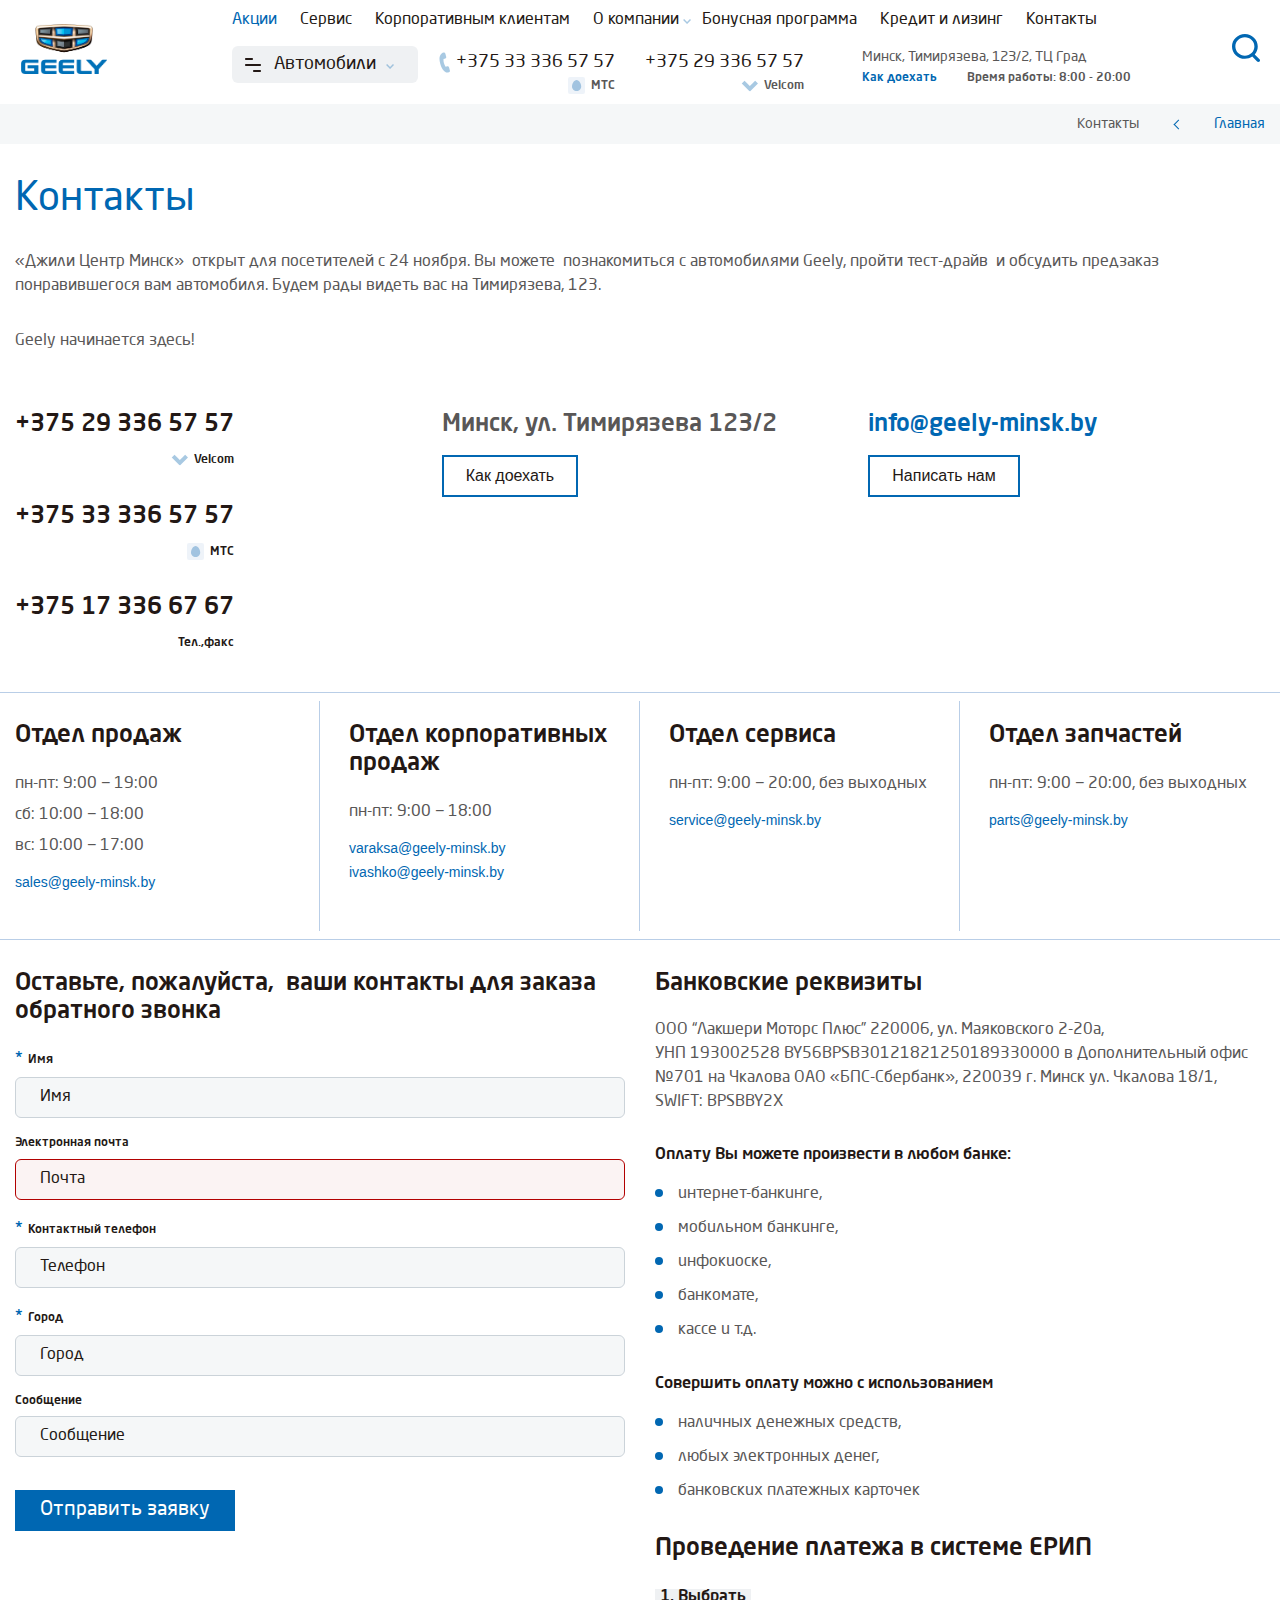
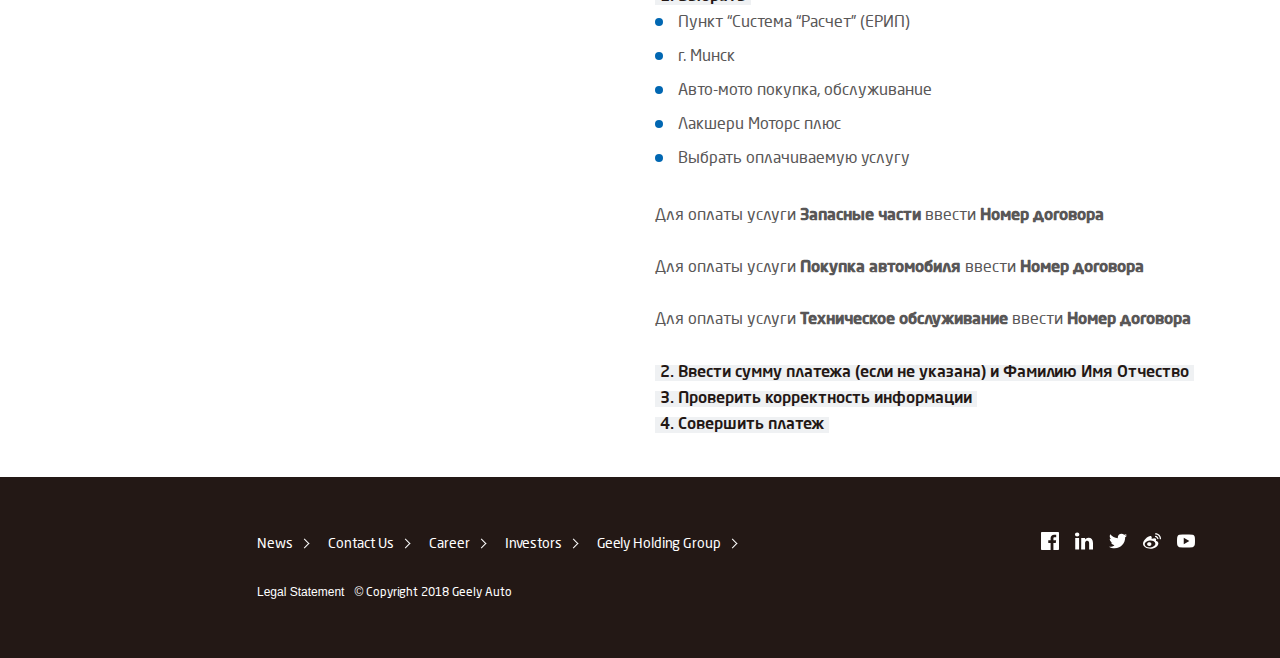
==== commit bf82962f: "full" ====
--- a/contact.html
+++ b/contact.html
@@ -93,6 +93,34 @@
                             <div class="header-address__info">
                                 <a href="#" class="header-address__link">Как доехать</a>
                                 Время работы: 8:00 - 20:00
+                                <div class="header-address__map" style="background-image: url(img/test-image.jpg)">
+                                    <div class="header-address-map-wrap">
+                                        <a href="#" class="map__close">Закрыть</a>
+                                        <div class="map-select">
+                                            <div class="map-select__item map-select__item--transport">
+                                                <div class="map-select__link">На общ.транспорте</div>
+                                                <ul class="map-select__item--sub">
+                                                    <li>
+                                                        <a href="#" class="map-select__link map-select__link--1056">Маршрутка 1056</a>
+                                                    </li>
+                                                    <li>
+                                                        <a href="#" class="map-select__link map-select__link--130">Автобус 130</a>
+                                                    </li>
+                                                    <li>
+                                                        <a href="#" class="map-select__link map-select__link--1419">Маршрутка 1419</a>
+                                                    </li>
+                                                    <li>
+                                                        <a href="#" class="map-select__link map-select__link--499">Маршрутка 499</a>
+                                                    </li>
+                                                </ul>
+                                            </div>
+                                            <div class="map-select__item map-select__item--auto">
+                                                <a href="#" class="map-select__link map-select__link--auto active">На автомобиле</a>
+                                            </div>
+                                        </div>
+                                        <div id="header-address-map"></div>
+                                    </div>
+                                </div>
                             </div>
                         </div>                
                     </div>
@@ -479,10 +507,13 @@
     </footer>
     <link rel="stylesheet" href="css/main.css">
     <link rel="stylesheet" href="css/new-style.css">
+
+    <script src="https://maps.googleapis.com/maps/api/js?key=AIzaSyD0FTwSLUL-C1FOgm1oxIc1r3pCU102WNw"></script>
     <script src="libs/jquery/jquery-3.2.1.min.js"></script>
     <script src="libs/slick/slick.min.js"></script>
     <script src="libs/lightbox/js/lightbox.js"></script>
     <script src="js/common.js"></script>
     <script src="js/common-new.js"></script>
+    <script src="js/map.js"></script>
   </body>
 </html>--- a/css/new-style.css
+++ b/css/new-style.css
@@ -92,6 +92,8 @@
 .nwmarkup.header__container {
     max-width: 1290px;
     padding: 0;
+    position: relative;
+    z-index: 10;
 }
 .top-nav__link{
 	text-decoration: none;
@@ -254,7 +256,28 @@
 	text-decoration: none;
 	margin-right: 28px;
 	display: inline-block;
-}
+	position: relative;
+}
+
+.header-address__link.active:after{
+	content: "";
+	width: 0;
+	height: 0;
+	border-style: solid;
+	border-width: 0 7px 7px 7px;
+	border-color: transparent transparent #EFF1F3 transparent;
+	position: absolute;
+	top: calc(100% + 2px);
+	left: 0;
+}
+
+.header-address-map-wrap{
+	max-width: 1290px;
+	margin: 0 auto;
+	position: relative;
+	height: 100%;
+}
+
 .header-address__link:hover{
 	text-decoration: underline;
 }
@@ -859,6 +882,322 @@
 		padding: 0 5px;
 }
 
+.vakancies__item{
+	font-family: 'NeoSansPro-Regular';
+	font-size: 16px;
+	position: relative;
+	padding-bottom: 30px;
+}
+
+.vakancies__close{
+    position: absolute;
+    right: 35px;
+    top: 12px;
+    font-size: 16px!important;
+    height: auto;
+    padding-left: 35px;
+    font-family: 'NeoSansPro-Regular';
+    text-decoration: none!important;
+    color: #231815!important;
+    display: none;
+    z-index: 2;
+}
+
+.vakancies__close:hover:before{
+	-webkit-transform: rotate(45deg) scale(1.25);
+    -ms-transform: rotate(45deg) scale(1.25);
+    transform: rotate(45deg) scale(1.25);
+}
+
+.vakancies__close:hover:after{
+	-webkit-transform: rotate(-45deg) scale(1.25);
+    -ms-transform: rotate(-45deg) scale(1.25);
+    transform: rotate(-45deg) scale(1.25);
+}
+
+.vakancies__close:before{
+	content: '';
+    position: absolute;
+    top: 0;
+    left: 0px;
+    bottom: 0;
+    margin: auto;
+    width: 28px;
+    height: 1px;
+    background: #231815;
+    -webkit-transform: rotate(45deg);
+    -ms-transform: rotate(45deg);
+    transform: rotate(45deg);
+    -webkit-transition: all 0.3s ease;
+	-o-transition: all 0.3s ease;
+	transition: all 0.3s ease;
+}
+
+.vakancies__close:after{
+	    content: '';
+    position: absolute;
+    top: 0;
+    left: 0;
+    bottom: 0;
+    margin: auto;
+    width: 28px;
+    height: 1px;
+    background: #231815;
+    -webkit-transform: rotate(-45deg);
+    -ms-transform: rotate(-45deg);
+    transform: rotate(-45deg);
+    -webkit-transition: all 0.3s ease;
+	-o-transition: all 0.3s ease;
+	transition: all 0.3s ease;
+}
+
+.vakancies__item.active .vakancies__close{
+	display: inline-block;
+}
+
+
+.vakancies__item.active .vakancies__link{
+	max-width: 100%;
+	border-bottom: 1px solid #fff;
+	background: #EFF1F3;
+	padding-left: 31px;
+}
+.vakancies__item.active .vakancies__link:after{
+	display: none;
+}
+
+.vakancies__item.active .vakancies__txt{
+	display: none;
+}
+
+.vakancies__item .vakancies__link{
+	font-size: 24px;
+	font-family: 'NeoSansPro-Medium';
+	text-decoration: none;
+	border-top: 1px solid #EFF1F3;
+	display: block;
+	padding: 5px 135px 20px 0;
+	position: relative;
+	max-width: 850px;
+}
+.vakancies__item .vakancies__link:hover{
+	text-decoration: underline;
+	color: #0067b2;
+}
+
+.vakancies__item .vakancies__link:after{
+    content: "";
+    display: inline-block;
+    width: 12px;
+    height: 12px;
+    background: url(../img/open_icon.svg) no-repeat;
+    background-size: contain;
+    position: absolute;
+    right: 5px;
+    top: 19px;
+}
+
+.vakancies__txt{
+	max-width: 740px;
+}
+
+.vakancies__info{
+	background: #EFF1F3;
+	padding: 30px 30px 15px 30px;
+	margin-bottom: 30px;
+	display: none;
+}
+.vakancies__info h4{
+	margin-top: 0;
+	color: #231815;
+}
+
+.vakancies__info p{
+	margin-bottom: 10px;
+}
+
+.vakancies__info-item{
+	margin-bottom: 30px;
+}
+
+.vakancies__item .btn{
+	color: #fff;
+	background:  #0167B2;
+	font-size: 20px;
+	border: 0;
+	-webkit-transition: all 0.3s ease;
+	-o-transition: all 0.3s ease;
+	transition: all 0.3s ease;
+}
+.vakancies__item .btn-wrap{
+	padding-bottom: 30px;
+}
+.vakancies__item .btn:hover{
+	background: #0085e5;
+	color: #fff;
+}
+
+.vakancies__contacts{
+	padding-top: 15px;
+	border-top: 1px solid #fff; 
+}
+
+.header-address__map{
+	position: fixed;
+    width: 100%;
+    height: 600px;
+    left: 0;
+    margin-top: 8px;
+    z-index: 3;
+    -webkit-background-size: cover;
+    background-size: cover;
+    background-repeat: no-repeat;
+    background-position: center;
+    display: none;
+}
+
+#header-address-map{
+    position: absolute;
+    /* width: 100%; */
+    /* height: 100%; */
+    display: block;
+    left: 0;
+    top: 0;
+    width: 100%;
+    height: 100%;
+}
+
+a[href^="http://maps.google.com/maps"]{display:none !important}
+a[href^="https://maps.google.com/maps"]{display:none !important}
+.gmnoprint a, .gmnoprint span, .gm-style-cc {
+    display:none;
+}
+
+
+
+.map__close{
+    position: absolute;
+    right: 35px;
+    top: 12px;
+    font-size: 16px!important;
+    height: auto;
+    padding-left: 35px;
+    font-family: 'NeoSansPro-Regular';
+    text-decoration: none!important;
+    color: #231815!important;
+    display: inline-block;
+    z-index: 8;
+}
+
+.map__close:hover:before{
+	-webkit-transform: rotate(45deg) scale(1.25);
+    -ms-transform: rotate(45deg) scale(1.25);
+    transform: rotate(45deg) scale(1.25);
+}
+
+.map__close:hover:after{
+	-webkit-transform: rotate(-45deg) scale(1.25);
+    -ms-transform: rotate(-45deg) scale(1.25);
+    transform: rotate(-45deg) scale(1.25);
+}
+
+.map__close:before{
+	content: '';
+    position: absolute;
+    top: 0;
+    left: 0px;
+    bottom: 0;
+    margin: auto;
+    width: 28px;
+    height: 1px;
+    background: #231815;
+    -webkit-transform: rotate(45deg);
+    -ms-transform: rotate(45deg);
+    transform: rotate(45deg);
+    -webkit-transition: all 0.3s ease;
+	-o-transition: all 0.3s ease;
+	transition: all 0.3s ease;
+}
+
+.map__close:after{
+	    content: '';
+    position: absolute;
+    top: 0;
+    left: 0;
+    bottom: 0;
+    margin: auto;
+    width: 28px;
+    height: 1px;
+    background: #231815;
+    -webkit-transform: rotate(-45deg);
+    -ms-transform: rotate(-45deg);
+    transform: rotate(-45deg);
+    -webkit-transition: all 0.3s ease;
+	-o-transition: all 0.3s ease;
+	transition: all 0.3s ease;
+}
+
+
+.map-select{
+	position: absolute;
+    right: 35px;
+    top: 55px;
+    font-size: 16px;
+    padding: 10px 25px;
+    font-family: 'NeoSansPro-Regular';
+    text-decoration: none!important;
+    color: #ffffff;
+    display: inline-block;
+    z-index: 8;
+    background: #0167B2; 
+}
+
+.map-select__link{
+	color: #fff;
+	text-decoration: none;
+}
+
+a.map-select__link:hover,
+a.map-select__link.active{
+	font-weight: 600;
+}
+a.map-select__link.active{
+	pointer-events: none;
+}
+
+.map-select__item--sub{
+	/*padding-left: 20px;*/
+	font-size: 14px;
+}
+
+.map-select__item{
+	padding-left: 20px;
+	position: relative;
+}
+
+.map-select__item--auto:before{
+	content: "";
+	display: inline-block;
+	width: 18px;
+	height: 16px;
+	background: url(../img/auto.png) no-repeat;
+	position: absolute;
+	left: -4px;
+	top: 50%;
+	margin-top: -8px; 
+}
+
+.map-select__item--transport:before{
+	content: "";
+	display: inline-block;
+	width: 16px;
+	height: 19px;
+	background: url(../img/bus.png) no-repeat;
+	position: absolute;
+	left: -4px;
+	top: 3px;
+}
+
 @media only screen and (max-width: 1320px){
 	.nwmarkup.header__container,
 	.nwmarkup.drop-down__container{
@@ -936,7 +1275,36 @@
 	.nwmarkup.burger {
 	    display: block;
 	}
+	.top-nav,
+	.top-cars,
+	.header-phones{
+		display: none;
+	}
+	.header-address{
+		text-indent: -9999em;
+		pointer-events: none;
+	}
+	.mobile-navigation .header-address{
+		text-indent: initial;
+		pointer-events: all;
+	}
+	.mobile-navigation .header-address__info {
+	    width: auto;
+	    height: auto;
+	    position: static;
+	}
+	.header-address__map{
+		text-indent: initial;
+		height: 350px;
+	}
+	.header-address__info,
 	.header__inner{
+		width: 0;
+		height: 0;
+		padding: 0; 
+		position: absolute;
+	}
+	.header-address:before{
 		display: none;
 	}
 	.header__wraper {
@@ -997,4 +1365,12 @@
 	.new-markup .index-socials__item {
 	    text-align: center;
 	}
+	.vakancies__close {
+	    right: 8px;
+	}
+	.vakancies__item .vakancies__link {
+	    font-size: 22px;
+	    line-height: 26px;
+	    padding: 5px 100px 20px 0;
+	}
 }